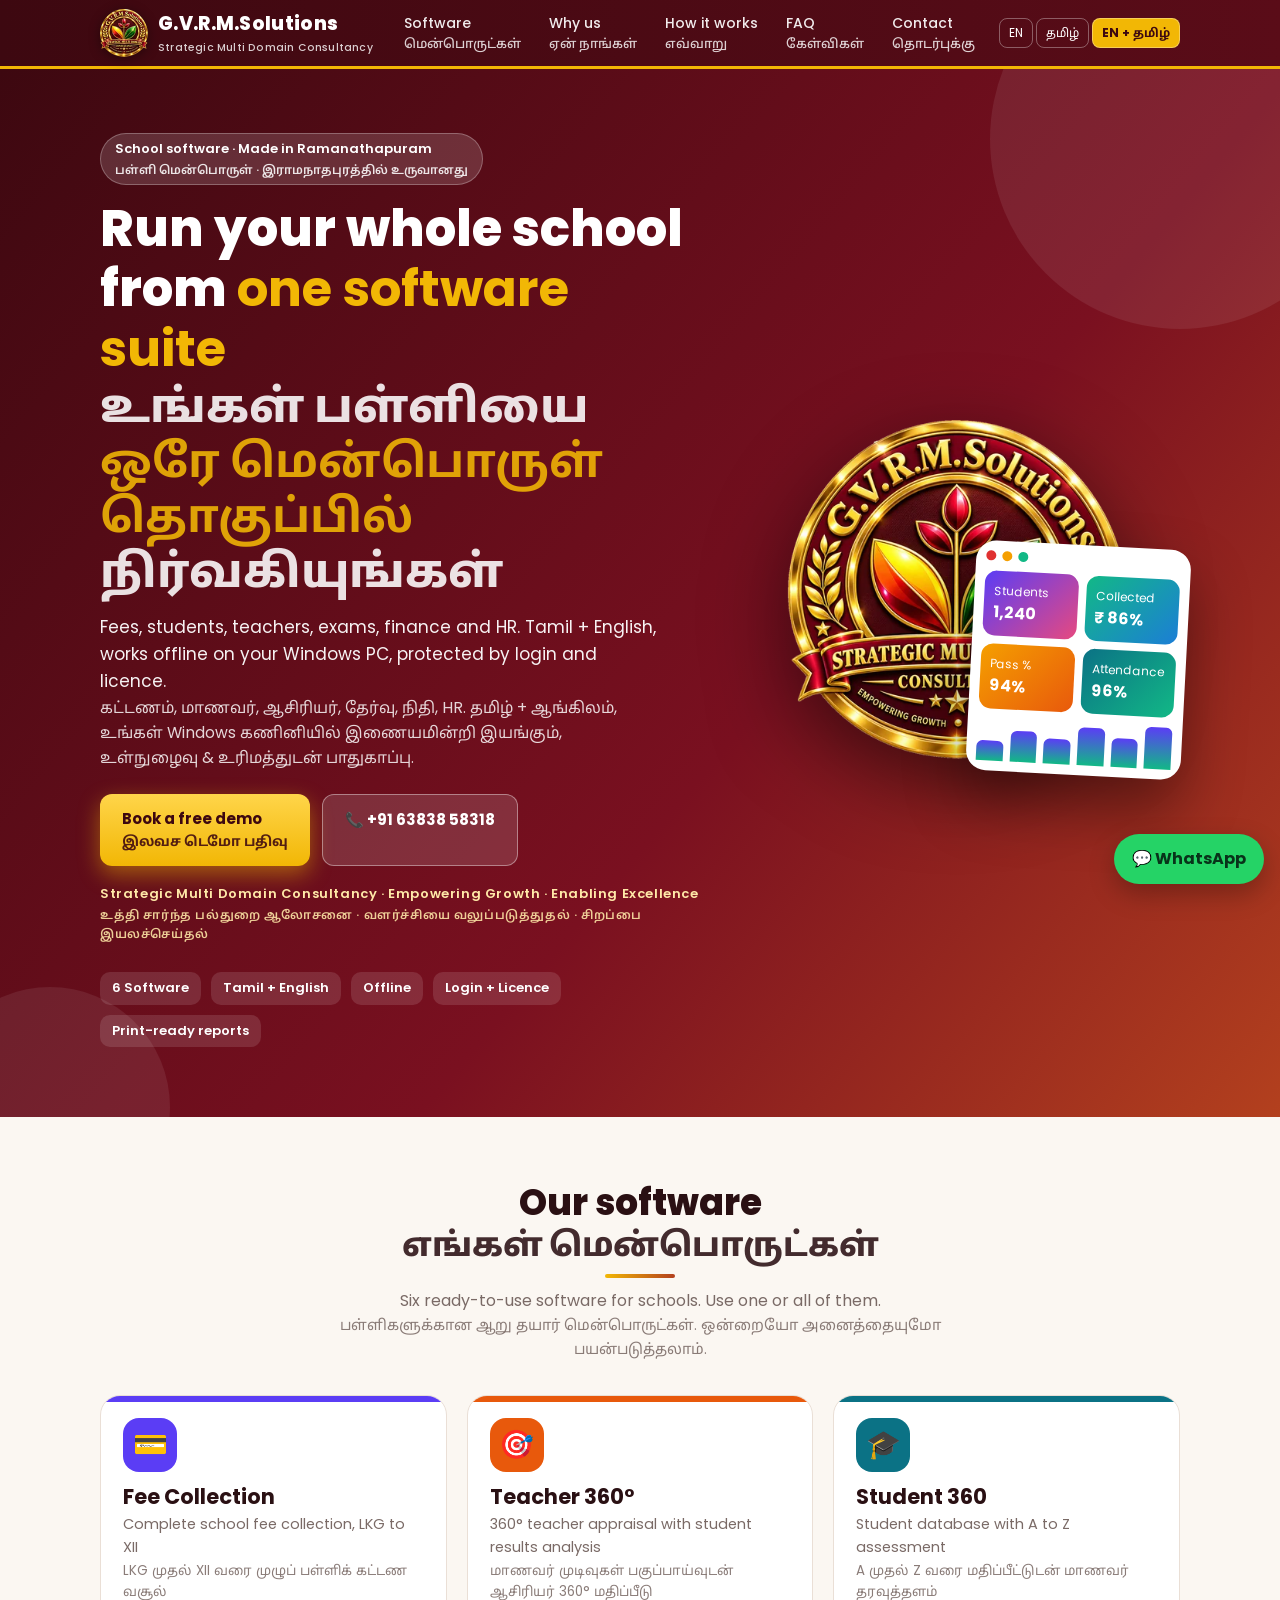
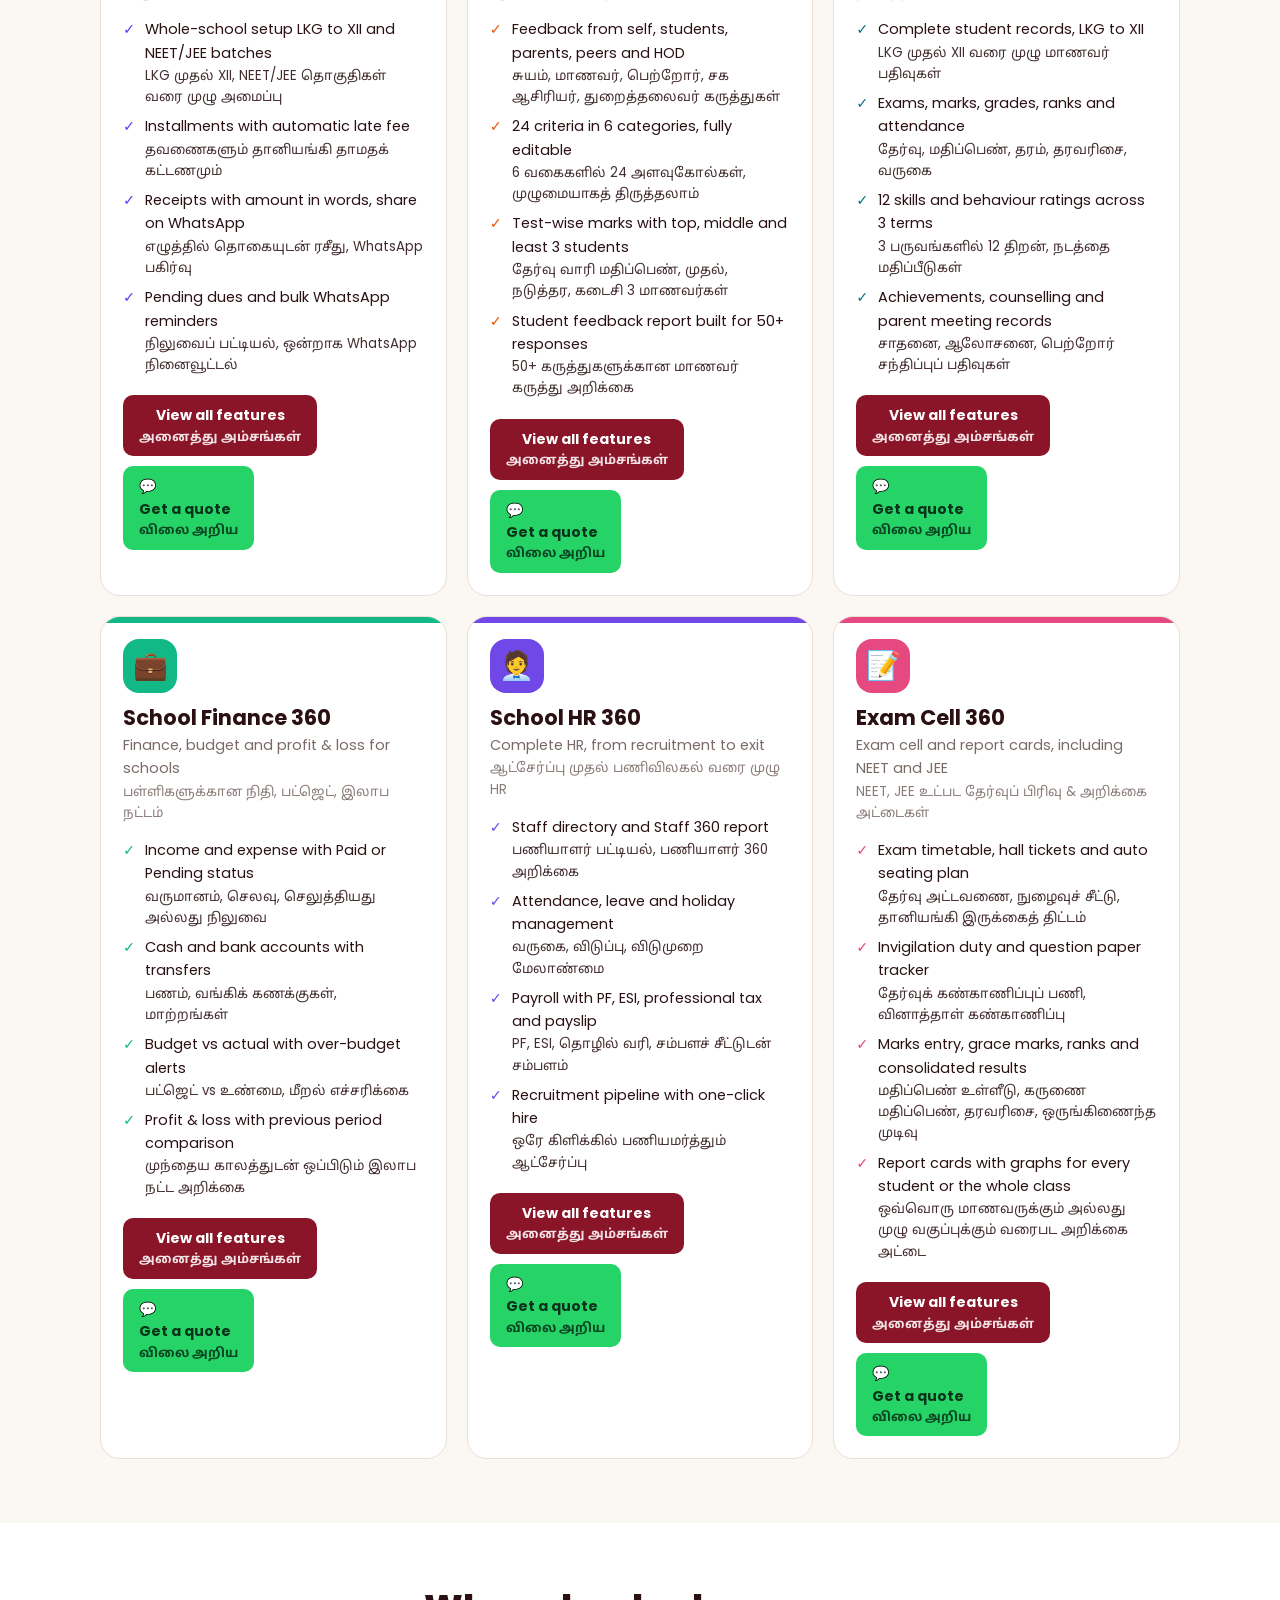
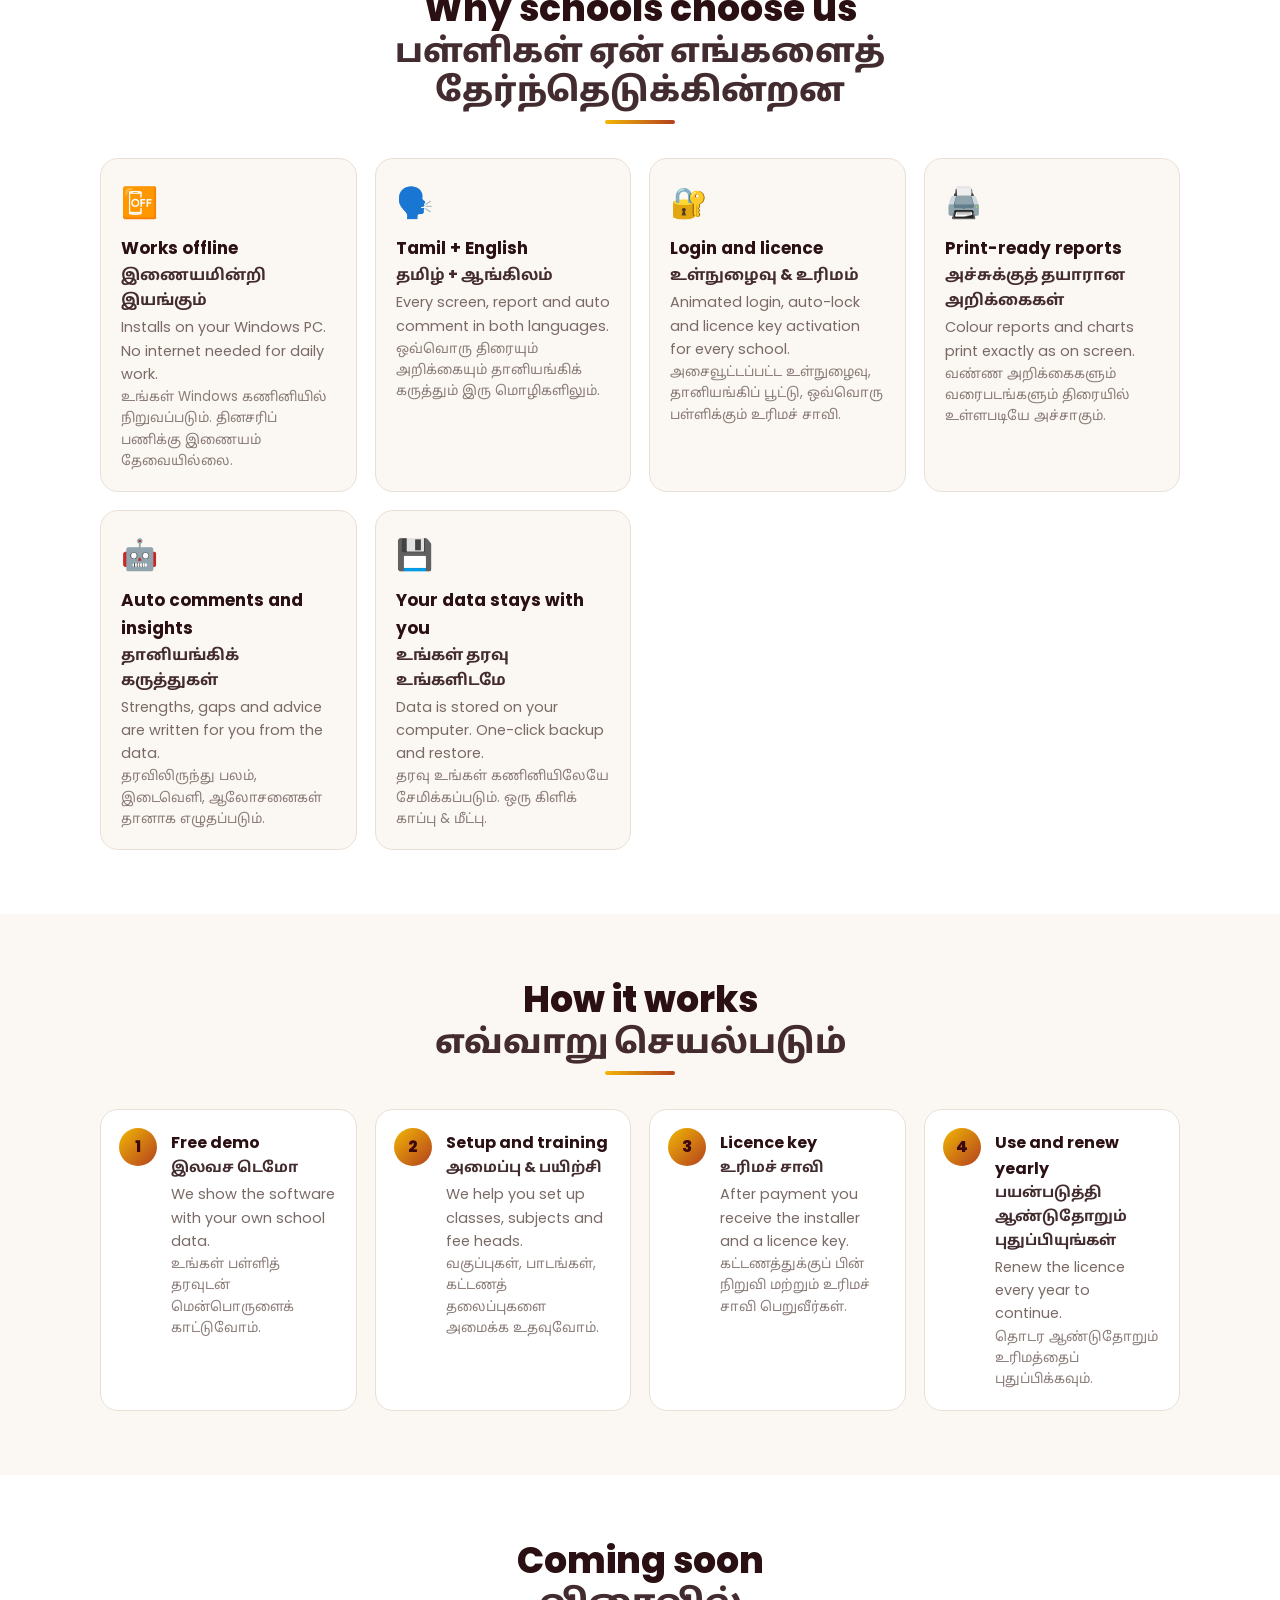
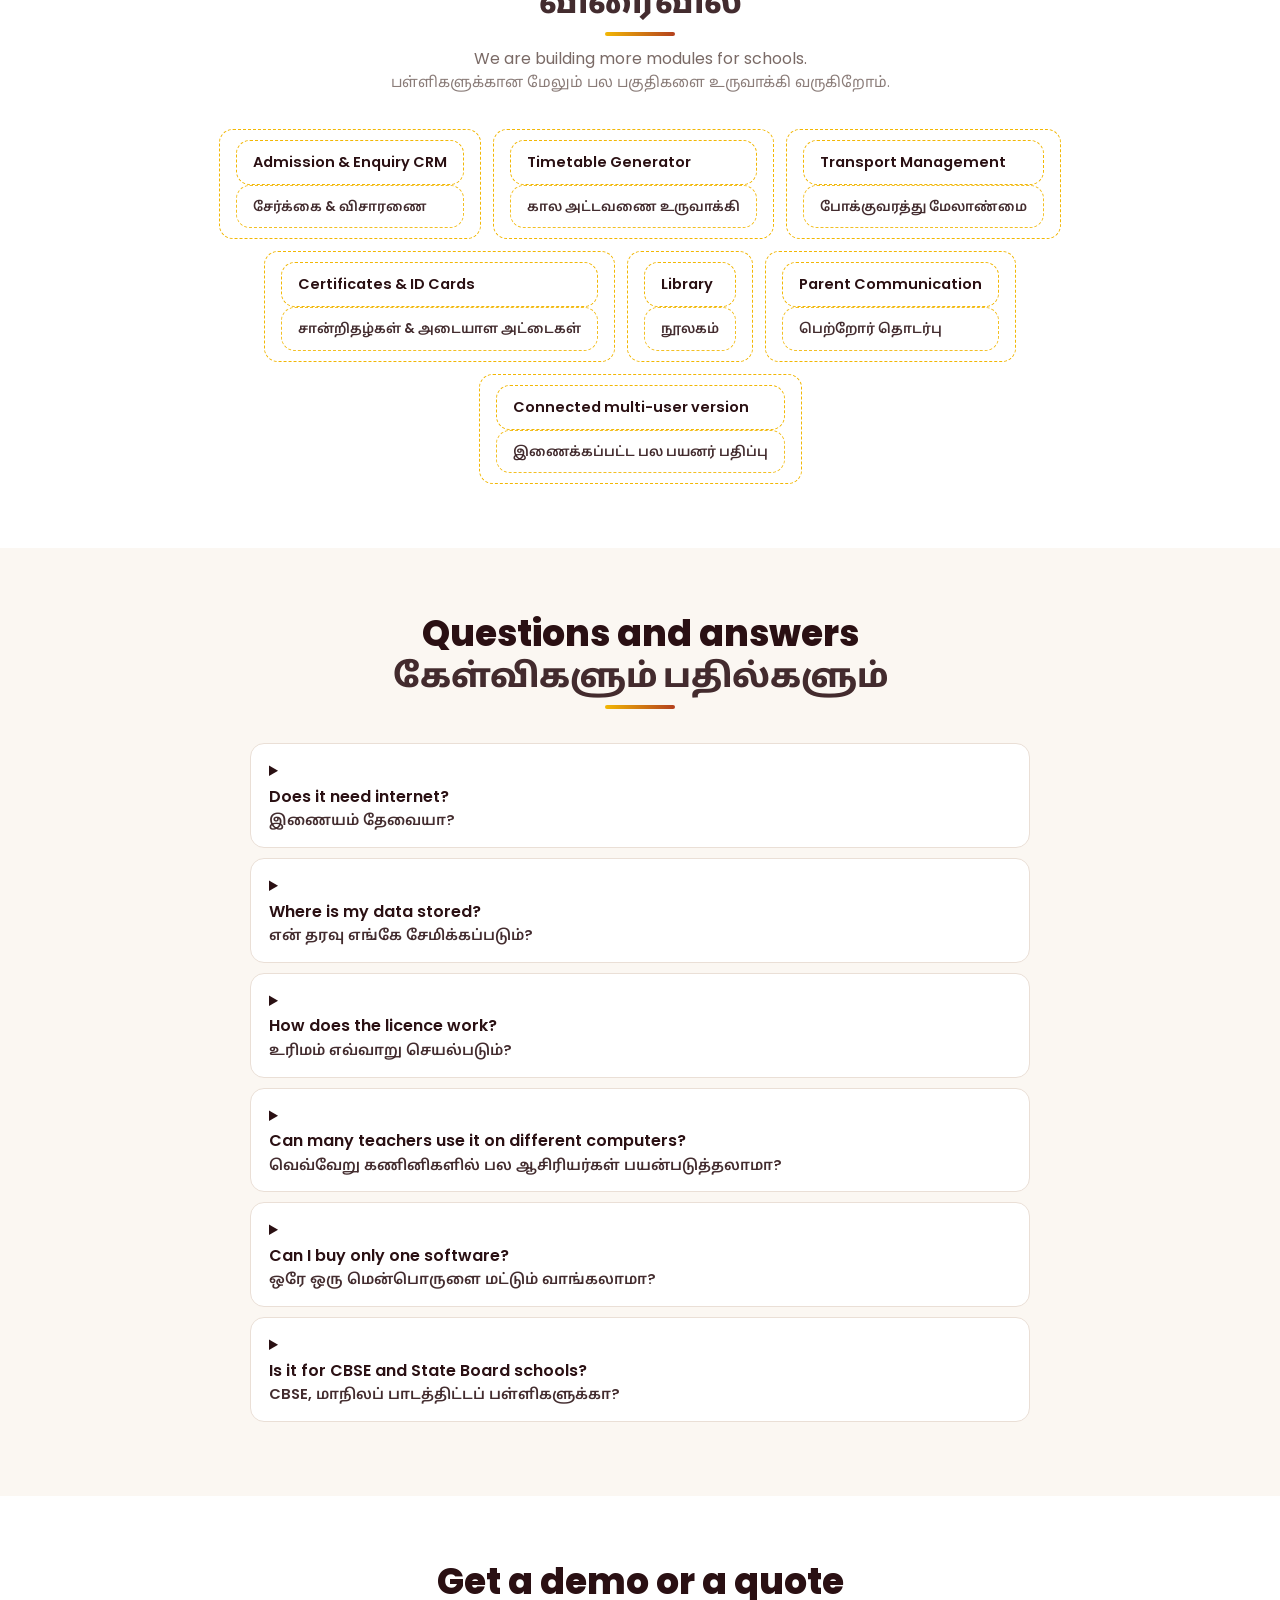
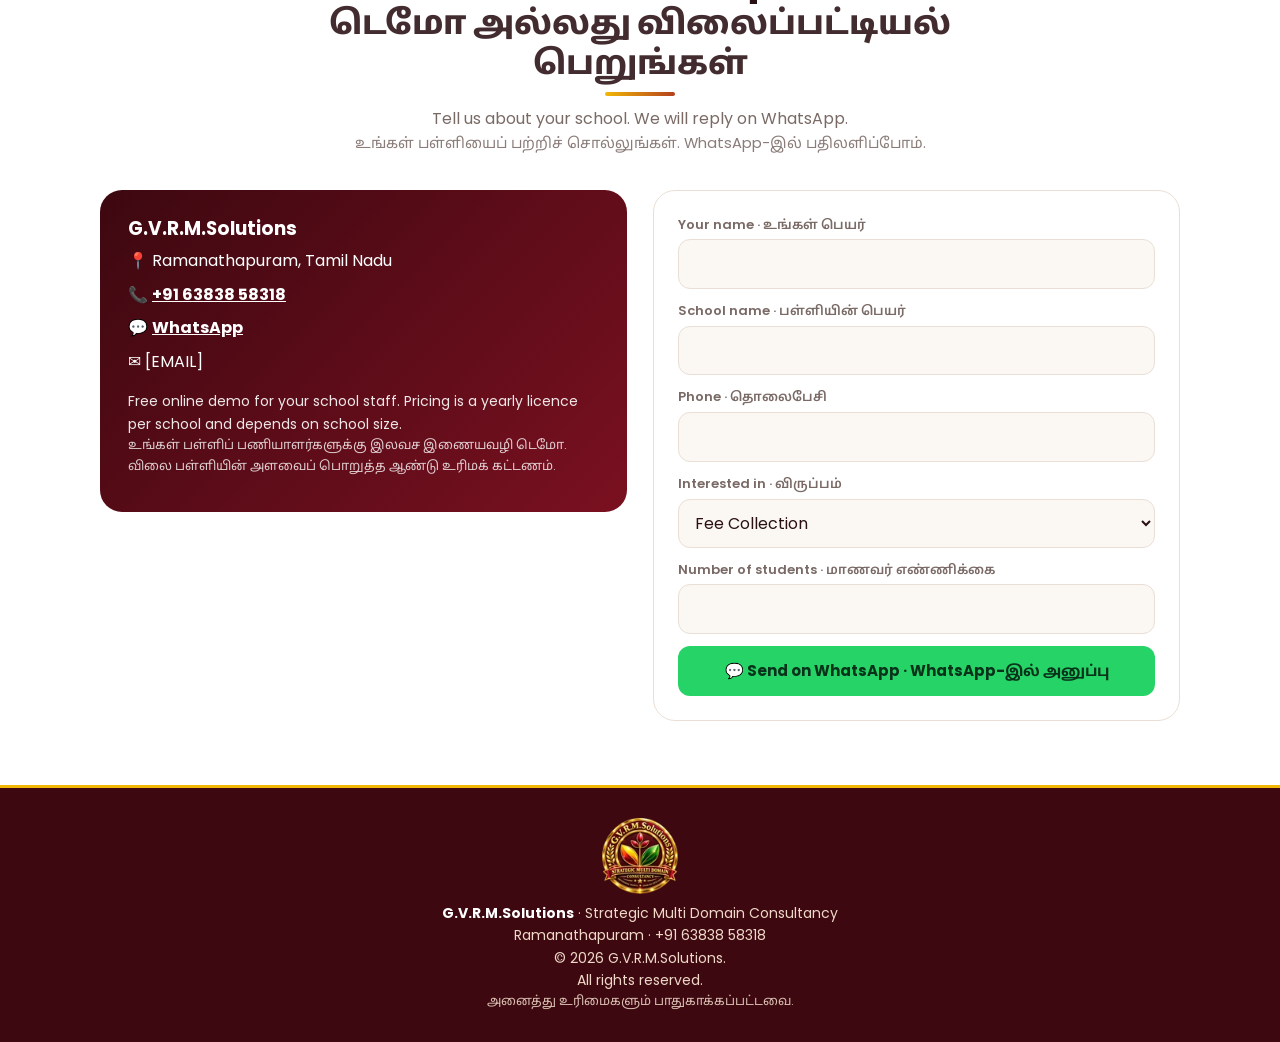
==== index.html @ 10ae20ac "Add files via upload" ====
<!DOCTYPE html>
<html lang="en"><head><meta charset="utf-8">
<meta name="viewport" content="width=device-width, initial-scale=1, viewport-fit=cover">
<title>G.V.R.M.Solutions · School Software Suite · Ramanathapuram</title>
<meta name="description" content="Fee Collection, Teacher 360, Student 360, Finance 360, HR 360 and Exam Cell 360. Tamil + English school software that works offline. G.V.R.M.Solutions, Ramanathapuram.">
<link rel="icon" type="image/webp" href="[data-uri]">
<link href="https://fonts.googleapis.com/css2?family=Poppins:wght@400;500;600;700;800&family=Noto+Sans+Tamil:wght@400;500;700&display=swap" rel="stylesheet">
<style>
:root{box-sizing:border-box;padding-top:env(safe-area-inset-top,0px);padding-bottom:env(safe-area-inset-bottom,0px);
--brand:#7a1020;--brand2:#8a1428;--accent:#f2b705;--green:#12b886;--bg:#fbf7f2;--card:#ffffff;--ink:#2a1013;--mut:#7a6a66;--line:#eadfd6;--hero1:#3d0810;--hero2:#7a1020;--hero3:#b3401e}
@media (prefers-color-scheme:dark){:root:not([data-theme="light"]){--bg:#1a0c0e;--card:#26151a;--ink:#f8ece4;--mut:#cbb4aa;--line:#4a2a2f;--brand:#f2b705;--brand2:#b3243a}}
:root[data-theme="dark"]{--bg:#1a0c0e;--card:#26151a;--ink:#f8ece4;--mut:#cbb4aa;--line:#4a2a2f;--brand:#f2b705;--brand2:#b3243a}
html{scroll-behavior:smooth;scroll-padding-top:calc(78px + env(safe-area-inset-top,0px))}*{box-sizing:border-box}
body{margin:0;background:var(--bg);color:var(--ink);font:16px/1.6 "Poppins","Noto Sans Tamil","Segoe UI",system-ui,sans-serif}
h1,h2,h3{line-height:1.2;margin:0}a{color:inherit}
.wrap{max-width:1120px;margin:auto;padding:0 20px}
header{position:sticky;top:0;z-index:20;background:linear-gradient(90deg,var(--hero1),#5a0c18);border-bottom:3px solid var(--accent);color:#fff;padding-top:env(safe-area-inset-top,0px)}
.nav{display:flex;align-items:center;gap:16px;min-height:66px}
.logo{display:flex;align-items:center;gap:10px;text-decoration:none;font-weight:800;font-size:19px;letter-spacing:.3px}
.logo img{width:48px;height:48px;display:block;filter:drop-shadow(0 2px 6px #0006)}
.logo small{display:block;font-size:10.5px;font-weight:500;opacity:.8;letter-spacing:.2px}
.links{display:flex;gap:4px;margin-left:auto;align-items:center}.links a{text-decoration:none;padding:8px 12px;border-radius:10px;font-size:14px;font-weight:500;opacity:.92}.links a:hover{background:#ffffff22}
.lang{display:flex;gap:3px;margin-left:8px}.lang button{border:1px solid #ffffff55;background:none;color:#fff;border-radius:8px;padding:4px 9px;font:inherit;font-size:12px;cursor:pointer}.lang button.on{background:var(--accent);color:#3d0810;font-weight:700}
.menu{display:none;margin-left:auto;background:#ffffff22;border:0;color:#fff;border-radius:10px;padding:8px 12px;font-size:18px;cursor:pointer}
.en,.ta{display:inline}.l-en .ta{display:none}.l-ta .en{display:none}.l-both .ta{display:block;font-size:.92em;opacity:.88}.l-both .en{display:block}
.hero{background:linear-gradient(130deg,var(--hero1),var(--hero2) 60%,var(--hero3));color:#fff;padding:64px 0 70px;position:relative;overflow:hidden}
.hero:before,.hero:after{content:"";position:absolute;border-radius:50%;background:#ffffff14}.hero:before{width:380px;height:380px;right:-90px;top:-120px}.hero:after{width:240px;height:240px;left:-70px;bottom:-110px}
.hg{display:grid;grid-template-columns:1.15fr .85fr;gap:30px;align-items:center;position:relative;z-index:1}
.badge{display:inline-block;background:#ffffff26;border:1px solid #ffffff44;border-radius:99px;padding:5px 14px;font-size:13px;font-weight:600;margin-bottom:14px}
.hero h1{font-size:clamp(30px,5vw,50px);font-weight:800}.hero h1 b{color:var(--accent)}.hv{position:relative;display:flex;justify-content:center;align-items:center;min-height:340px}.hv img{width:min(340px,80%);filter:drop-shadow(0 24px 40px #0008);animation:fl 5s ease-in-out infinite alternate}@keyframes fl{from{transform:translateY(-6px)}to{transform:translateY(8px)}}.hv .mock{position:absolute;right:-6px;bottom:-14px;width:215px;padding:10px;transform:rotate(3deg)}.hv .mk b{font-size:16px}.hv .ch{height:44px;margin-top:8px}.tag{display:inline-block;margin-top:18px;font-size:13px;letter-spacing:.6px;color:#ffe9a8;font-weight:600}
.hero p{font-size:17px;opacity:.95;max-width:560px;margin:14px 0 0}
.cta{display:flex;gap:12px;flex-wrap:wrap;margin-top:24px}
.btn{display:inline-block;text-decoration:none;border:0;cursor:pointer;font:inherit;font-weight:700;padding:13px 22px;border-radius:12px;font-size:15px;transition:transform .15s,box-shadow .15s}
.btn:hover{transform:translateY(-2px)}.b1{background:linear-gradient(180deg,#ffd54a,var(--accent));color:#3d0810;box-shadow:0 8px 22px #f2b70577}.b2{background:#ffffff22;color:#fff;border:1px solid #ffffff66}.b3{background:var(--brand2);color:#fff}.b4{background:#25d366;color:#08331a}
.chips{display:flex;flex-wrap:wrap;gap:10px;margin-top:26px}.chips span{background:#ffffff1f;border-radius:10px;padding:6px 12px;font-size:13px;font-weight:600}
.mock{background:#fff;color:#2a1013;border-radius:20px;padding:16px;box-shadow:0 30px 60px #0006;transform:rotate(2deg)}
.mock .bar{display:flex;gap:6px;margin-bottom:10px}.mock .bar i{width:10px;height:10px;border-radius:50%;background:#e03131}.mock .bar i:nth-child(2){background:#f59f00}.mock .bar i:nth-child(3){background:#12b886}
.mk{display:grid;grid-template-columns:1fr 1fr;gap:8px}.mk div{border-radius:12px;padding:10px;color:#fff;font-size:12px}.mk b{display:block;font-size:20px}
.m1{background:linear-gradient(135deg,#5b3df5,#e64980)}.m2{background:linear-gradient(135deg,#12b886,#1c7ed6)}.m3{background:linear-gradient(135deg,#f59f00,#e8590c)}.m4{background:linear-gradient(135deg,#0b7285,#12b886)}
.ch{display:flex;align-items:flex-end;gap:7px;height:76px;margin-top:12px}.ch i{flex:1;border-radius:6px 6px 0 0;background:linear-gradient(180deg,#5b3df5,#12b886);animation:gr 2.4s ease-in-out infinite alternate}.ch i:nth-child(2){animation-delay:.2s}.ch i:nth-child(3){animation-delay:.4s}.ch i:nth-child(4){animation-delay:.6s}.ch i:nth-child(5){animation-delay:.8s}.ch i:nth-child(6){animation-delay:1s}
@keyframes gr{from{transform:scaleY(.55);transform-origin:bottom}to{transform:scaleY(1);transform-origin:bottom}}
section{padding:64px 0}.alt{background:var(--card)}
.st{text-align:center;max-width:680px;margin:0 auto 34px}.st h2{font-size:clamp(26px,4vw,36px);font-weight:800}.st h2:after{content:"";display:block;width:70px;height:4px;border-radius:4px;background:linear-gradient(90deg,var(--accent),#b3401e);margin:10px auto 0}.st p{color:var(--mut);margin:10px 0 0}
.grid{display:grid;grid-template-columns:repeat(auto-fit,minmax(310px,1fr));gap:20px}
.pc{background:var(--card);border:1px solid var(--line);border-radius:20px;padding:22px;position:relative;overflow:hidden;transition:transform .2s,box-shadow .2s}.pc:hover{transform:translateY(-4px);box-shadow:0 18px 40px #2a1a6e1f}
.pc:before{content:"";position:absolute;left:0;top:0;right:0;height:6px;background:var(--c)}
.pi{width:54px;height:54px;border-radius:16px;background:var(--c);display:flex;align-items:center;justify-content:center;font-size:28px;margin-bottom:12px;color:#fff}
.pc h3{font-size:21px}.pc .tg{color:var(--mut);font-size:14.5px;margin:4px 0 12px}
.pc ul{list-style:none;padding:0;margin:0 0 16px}.pc li{padding:4px 0 4px 22px;position:relative;font-size:14.5px}.pc li:before{content:"✓";position:absolute;left:0;color:var(--c);font-weight:800}
.row2{display:flex;gap:10px;flex-wrap:wrap}.sm{padding:9px 16px;font-size:14px;border-radius:10px}
.why{display:grid;grid-template-columns:repeat(auto-fit,minmax(240px,1fr));gap:18px}.wc{background:var(--bg);border:1px solid var(--line);border-radius:18px;padding:20px}.wc b{display:block;font-size:17px;margin:8px 0 4px}.wc span.i{font-size:30px}.wc p{margin:0;color:var(--mut);font-size:14.5px}
.steps{display:grid;grid-template-columns:repeat(auto-fit,minmax(220px,1fr));gap:18px;counter-reset:s}.sp{background:var(--card);border:1px solid var(--line);border-radius:18px;padding:20px 20px 20px 70px;position:relative}.sp:before{counter-increment:s;content:counter(s);position:absolute;left:18px;top:18px;width:38px;height:38px;border-radius:50%;background:linear-gradient(135deg,var(--accent),#b3401e);color:#3d0810;display:flex;align-items:center;justify-content:center;font-weight:800}.sp b{display:block;margin-bottom:4px}.sp p{margin:0;color:var(--mut);font-size:14.5px}
.soon{display:flex;flex-wrap:wrap;gap:12px;justify-content:center}.soon span{background:var(--card);border:1px dashed var(--accent);border-radius:14px;padding:10px 16px;font-weight:600;font-size:14.5px}
.faq details{background:var(--card);border:1px solid var(--line);border-radius:14px;padding:14px 18px;margin-bottom:10px}.faq summary{cursor:pointer;font-weight:600}.faq p{margin:8px 0 0;color:var(--mut);font-size:15px}
.cg{display:grid;grid-template-columns:1fr 1fr;gap:26px;align-items:start}.cbox{background:linear-gradient(135deg,var(--hero1),var(--hero2));color:#fff;border-radius:22px;padding:28px}.cbox p{margin:8px 0}.cbox a{color:#fff;font-weight:700}
form{background:var(--card);border:1px solid var(--line);border-radius:22px;padding:24px}label{display:block;font-size:13px;font-weight:600;color:var(--mut);margin:0 0 4px}
input,select,textarea{width:100%;padding:11px 12px;border:1px solid var(--line);border-radius:12px;background:var(--bg);color:var(--ink);font:inherit;margin-bottom:12px}input:focus,select:focus,textarea:focus,.btn:focus-visible,summary:focus-visible,a:focus-visible,button:focus-visible{outline:3px solid var(--brand2);outline-offset:2px}
footer{background:var(--hero1);color:#f0d9c8;padding:30px 0;text-align:center;font-size:14px;border-top:3px solid var(--accent)}footer b{color:#fff}footer img{width:76px;display:block;margin:0 auto 8px}
.modal{position:fixed;inset:0;background:#000a;display:none;align-items:center;justify-content:center;padding:16px;z-index:50}.modal.on{display:flex}.md{background:var(--card);border-radius:22px;max-width:700px;width:100%;max-height:90vh;overflow:auto;padding:26px;position:relative}.md .x{position:absolute;right:14px;top:12px;border:0;background:var(--bg);color:var(--ink);width:36px;height:36px;border-radius:50%;font-size:18px;cursor:pointer}
.md ul{columns:2;column-gap:26px;padding-left:20px}.md li{margin:6px 0;break-inside:avoid}
.wa{position:fixed;right:16px;bottom:calc(16px + env(safe-area-inset-bottom,0px));z-index:30;background:#25d366;color:#08331a;border-radius:99px;padding:12px 18px;font-weight:700;text-decoration:none;box-shadow:0 10px 26px #0004;display:flex;gap:8px;align-items:center}
@media (max-width:860px){.hg,.cg{grid-template-columns:1fr}.hv{min-height:0;order:-1}.hv img{width:200px}.hv .mock{display:none}.mock{transform:none}.menu{display:block}.links{display:none;position:absolute;left:0;right:0;top:100%;background:var(--hero1);flex-direction:column;align-items:stretch;padding:10px 16px;margin:0}.links.on{display:flex}.lang{margin:8px 0 0}.md ul{columns:1}.hero{padding:44px 0 50px}section{padding:46px 0}}
@media (prefers-reduced-motion:reduce){*{animation:none!important;transition:none!important;scroll-behavior:auto!important}}
</style></head>
<body class="l-both">
<header><div class="wrap nav"><a class="logo" href="#top"><img src="[data-uri]" alt="G.V.R.M.Solutions logo" width="48" height="48"><span>G.V.R.M.Solutions<small>Strategic Multi Domain Consultancy</small></span></a><button class="menu" aria-label="Menu" onclick="document.getElementById('lk').classList.toggle('on')">☰</button>
<nav class="links" id="lk"><a href="#products" onclick="cm()"><span class="en">Software</span><span class="ta">மென்பொருட்கள்</span></a><a href="#why" onclick="cm()"><span class="en">Why us</span><span class="ta">ஏன் நாங்கள்</span></a><a href="#how" onclick="cm()"><span class="en">How it works</span><span class="ta">எவ்வாறு</span></a><a href="#faq" onclick="cm()"><span class="en">FAQ</span><span class="ta">கேள்விகள்</span></a><a href="#contact" onclick="cm()"><span class="en">Contact</span><span class="ta">தொடர்புக்கு</span></a><div class="lang"><button data-l="en">EN</button><button data-l="ta">தமிழ்</button><button data-l="both" class="on">EN + தமிழ்</button></div></nav></div></header>
<main id="top">
<div class="hero"><div class="wrap hg"><div><span class="badge"><span class="en">School software · Made in Ramanathapuram</span><span class="ta">பள்ளி மென்பொருள் · இராமநாதபுரத்தில் உருவானது</span></span>
<h1><span class="en">Run your whole school from <b>one software suite</b></span><span class="ta">உங்கள் பள்ளியை <b>ஒரே மென்பொருள் தொகுப்பில்</b> நிர்வகியுங்கள்</span></h1>
<p><span class="en">Fees, students, teachers, exams, finance and HR. Tamil + English, works offline on your Windows PC, protected by login and licence.</span><span class="ta">கட்டணம், மாணவர், ஆசிரியர், தேர்வு, நிதி, HR. தமிழ் + ஆங்கிலம், உங்கள் Windows கணினியில் இணையமின்றி இயங்கும், உள்நுழைவு & உரிமத்துடன் பாதுகாப்பு.</span></p>
<div class="cta"><a class="btn b1" href="#contact"><span class="en">Book a free demo</span><span class="ta">இலவச டெமோ பதிவு</span></a><a class="btn b2" href="tel:+916383858318">📞 +91 63838 58318</a></div>
<div class="tag"><span class="en">Strategic Multi Domain Consultancy · Empowering Growth · Enabling Excellence</span><span class="ta">உத்தி சார்ந்த பல்துறை ஆலோசனை · வளர்ச்சியை வலுப்படுத்துதல் · சிறப்பை இயலச்செய்தல்</span></div>
<div class="chips"><span>6 Software</span><span>Tamil + English</span><span>Offline</span><span>Login + Licence</span><span>Print-ready reports</span></div></div>
<div class="hv"><img src="[data-uri]" alt="G.V.R.M.Solutions Strategic Multi Domain Consultancy emblem" width="340" height="340"><div class="mock" aria-hidden="true"><div class="bar"><i></i><i></i><i></i></div><div class="mk"><div class="m1"><span>Students</span><b>1,240</b></div><div class="m2"><span>Collected</span><b>₹ 86%</b></div><div class="m3"><span>Pass %</span><b>94%</b></div><div class="m4"><span>Attendance</span><b>96%</b></div></div><div class="ch"><i style="height:45%"></i><i style="height:70%"></i><i style="height:55%"></i><i style="height:85%"></i><i style="height:65%"></i><i style="height:95%"></i></div></div></div></div></div>
<section id="products"><div class="wrap"><div class="st"><h2><span class="en">Our software</span><span class="ta">எங்கள் மென்பொருட்கள்</span></h2><p><span class="en">Six ready-to-use software for schools. Use one or all of them.</span><span class="ta">பள்ளிகளுக்கான ஆறு தயார் மென்பொருட்கள். ஒன்றையோ அனைத்தையுமோ பயன்படுத்தலாம்.</span></p></div><div class="grid" id="pg"></div></div></section>
<section class="alt" id="why"><div class="wrap"><div class="st"><h2><span class="en">Why schools choose us</span><span class="ta">பள்ளிகள் ஏன் எங்களைத் தேர்ந்தெடுக்கின்றன</span></h2></div><div class="why" id="wg"></div></div></section>
<section id="how"><div class="wrap"><div class="st"><h2><span class="en">How it works</span><span class="ta">எவ்வாறு செயல்படும்</span></h2></div><div class="steps" id="sg"></div></div></section>
<section class="alt"><div class="wrap"><div class="st"><h2><span class="en">Coming soon</span><span class="ta">விரைவில்</span></h2><p><span class="en">We are building more modules for schools.</span><span class="ta">பள்ளிகளுக்கான மேலும் பல பகுதிகளை உருவாக்கி வருகிறோம்.</span></p></div><div class="soon" id="cs"></div></div></section>
<section id="faq"><div class="wrap" style="max-width:820px"><div class="st"><h2><span class="en">Questions and answers</span><span class="ta">கேள்விகளும் பதில்களும்</span></h2></div><div class="faq" id="fq"></div></div></section>
<section class="alt" id="contact"><div class="wrap"><div class="st"><h2><span class="en">Get a demo or a quote</span><span class="ta">டெமோ அல்லது விலைப்பட்டியல் பெறுங்கள்</span></h2><p><span class="en">Tell us about your school. We will reply on WhatsApp.</span><span class="ta">உங்கள் பள்ளியைப் பற்றிச் சொல்லுங்கள். WhatsApp-இல் பதிலளிப்போம்.</span></p></div>
<div class="cg"><div class="cbox"><h3>G.V.R.M.Solutions</h3><p>📍 Ramanathapuram, Tamil Nadu</p><p>📞 <a href="tel:+916383858318">+91 63838 58318</a></p><p>💬 <a href="https://wa.me/916383858318" target="_blank" rel="noopener">WhatsApp</a></p><p>✉️ [EMAIL]</p><p style="opacity:.9;font-size:14px;margin-top:16px"><span class="en">Free online demo for your school staff. Pricing is a yearly licence per school and depends on school size.</span><span class="ta">உங்கள் பள்ளிப் பணியாளர்களுக்கு இலவச இணையவழி டெமோ. விலை பள்ளியின் அளவைப் பொறுத்த ஆண்டு உரிமக் கட்டணம்.</span></p></div>
<form id="qf" onsubmit="return sq(event)"><label>Your name · உங்கள் பெயர்</label><input id="qn" required><label>School name · பள்ளியின் பெயர்</label><input id="qs" required><label>Phone · தொலைபேசி</label><input id="qp" inputmode="tel" required><label>Interested in · விருப்பம்</label><select id="qi"></select><label>Number of students · மாணவர் எண்ணிக்கை</label><input id="qc" inputmode="numeric"><button class="btn b4" style="width:100%" type="submit">💬 Send on WhatsApp · WhatsApp-இல் அனுப்பு</button></form></div></div></section>
</main>
<footer><div class="wrap"><img src="[data-uri]" alt="G.V.R.M.Solutions" width="76" height="76"><b>G.V.R.M.Solutions</b> · Strategic Multi Domain Consultancy<br>Ramanathapuram · +91 63838 58318<br>© 2026 G.V.R.M.Solutions. <span class="en">All rights reserved.</span><span class="ta">அனைத்து உரிமைகளும் பாதுகாக்கப்பட்டவை.</span></div></footer>
<a class="wa" href="https://wa.me/916383858318?text=Hello%20G.V.R.M.Solutions%2C%20I%20want%20a%20demo." target="_blank" rel="noopener">💬 WhatsApp</a>
<div class="modal" id="md" onclick="if(event.target===this)cl()"><div class="md" id="mb" role="dialog" aria-modal="true"></div></div>
<script>
const T=(e,t)=>`<span class="en">${e}</span><span class="ta">${t}</span>`,WA='916383858318';
const P=[
{k:'fee',i:'💳',c:'#5b3df5',n:'Fee Collection',tg:['Complete school fee collection, LKG to XII','LKG முதல் XII வரை முழுப் பள்ளிக் கட்டண வசூல்'],f:[['Whole-school setup LKG to XII and NEET/JEE batches','LKG முதல் XII, NEET/JEE தொகுதிகள் வரை முழு அமைப்பு'],['Installments with automatic late fee','தவணைகளும் தானியங்கி தாமதக் கட்டணமும்'],['Receipts with amount in words, share on WhatsApp','எழுத்தில் தொகையுடன் ரசீது, WhatsApp பகிர்வு'],['Pending dues and bulk WhatsApp reminders','நிலுவைப் பட்டியல், ஒன்றாக WhatsApp நினைவூட்டல்'],['Cheque tracking: pending, cleared, bounced','காசோலை கண்காணிப்பு: நிலுவை, வசூல், திரும்பியது'],['Day book and class-wise reports','நாள் புத்தகம், வகுப்பு வாரி அறிக்கைகள்'],['Vehicle fees, other fees, concessions and refunds','வாகனக் கட்டணம், பிற கட்டணங்கள், சலுகை, பணத்திருப்பம்'],['Year-end promotion with dues carried forward','ஆண்டு இறுதிப் பதவி உயர்வு, நிலுவை முன்கொண்டு செல்லுதல்']]},
{k:'teacher',i:'🎯',c:'#e8590c',n:'Teacher 360°',tg:['360° teacher appraisal with student results analysis','மாணவர் முடிவுகள் பகுப்பாய்வுடன் ஆசிரியர் 360° மதிப்பீடு'],f:[['Feedback from self, students, parents, peers and HOD','சுயம், மாணவர், பெற்றோர், சக ஆசிரியர், துறைத்தலைவர் கருத்துகள்'],['24 criteria in 6 categories, fully editable','6 வகைகளில் 24 அளவுகோல்கள், முழுமையாகத் திருத்தலாம்'],['Test-wise marks with top, middle and least 3 students','தேர்வு வாரி மதிப்பெண், முதல், நடுத்தர, கடைசி 3 மாணவர்கள்'],['Student feedback report built for 50+ responses','50+ கருத்துகளுக்கான மாணவர் கருத்து அறிக்கை'],['Auto comments, gaps and a 30-60-90 day action plan','தானியங்கி கருத்துகள், இடைவெளிகள், 30-60-90 நாள் செயல்திட்டம்'],['Radar chart, ranking and blind-spot analysis','ராடார் வரைபடம், தரவரிசை, சுயமதிப்பு இடைவெளி'],['Colour reports in Tamil and English','தமிழ், ஆங்கிலத்தில் வண்ண அறிக்கைகள்']]},
{k:'student',i:'🎓',c:'#0b7285',n:'Student 360',tg:['Student database with A to Z assessment','A முதல் Z வரை மதிப்பீட்டுடன் மாணவர் தரவுத்தளம்'],f:[['Complete student records, LKG to XII','LKG முதல் XII வரை முழு மாணவர் பதிவுகள்'],['Exams, marks, grades, ranks and attendance','தேர்வு, மதிப்பெண், தரம், தரவரிசை, வருகை'],['12 skills and behaviour ratings across 3 terms','3 பருவங்களில் 12 திறன், நடத்தை மதிப்பீடுகள்'],['Achievements, counselling and parent meeting records','சாதனை, ஆலோசனை, பெற்றோர் சந்திப்புப் பதிவுகள்'],['Auto strengths, weaknesses and gaps','தானியங்கிப் பலம், பலவீனம், இடைவெளிகள்'],['Auto comments for parents with WhatsApp share','பெற்றோருக்கான தானியங்கிக் கருத்துகள், WhatsApp பகிர்வு'],['Class analysis and print-ready report with charts','வகுப்புப் பகுப்பாய்வு, வரைபடங்களுடன் அச்சு அறிக்கை']]},
{k:'finance',i:'💼',c:'#12b886',n:'School Finance 360',tg:['Finance, budget and profit & loss for schools','பள்ளிகளுக்கான நிதி, பட்ஜெட், இலாப நட்டம்'],f:[['Income and expense with Paid or Pending status','வருமானம், செலவு, செலுத்தியது அல்லது நிலுவை'],['Cash and bank accounts with transfers','பணம், வங்கிக் கணக்குகள், மாற்றங்கள்'],['Budget vs actual with over-budget alerts','பட்ஜெட் vs உண்மை, மீறல் எச்சரிக்கை'],['Profit & loss with previous period comparison','முந்தைய காலத்துடன் ஒப்பிடும் இலாப நட்ட அறிக்கை'],['Payables, receivables and ageing','செலுத்த வேண்டியவை, பெற வேண்டியவை, வயது வாரி'],['Payroll, recurring entries and fixed assets','சம்பளம், தொடர் பதிவுகள், நிலையான சொத்துகள்'],['Cash flow, balance sheet and party ledger','பணப் புழக்கம், இருப்புநிலை, தரப்பினர் பேரேடு'],['Auto insights and year-end forecast','தானியங்கி நுண்ணறிவு, ஆண்டு இறுதி முன்கணிப்பு']]},
{k:'hr',i:'🧑‍💼',c:'#7048e8',n:'School HR 360',tg:['Complete HR, from recruitment to exit','ஆட்சேர்ப்பு முதல் பணிவிலகல் வரை முழு HR'],f:[['Staff directory and Staff 360 report','பணியாளர் பட்டியல், பணியாளர் 360 அறிக்கை'],['Attendance, leave and holiday management','வருகை, விடுப்பு, விடுமுறை மேலாண்மை'],['Payroll with PF, ESI, professional tax and payslip','PF, ESI, தொழில் வரி, சம்பளச் சீட்டுடன் சம்பளம்'],['Recruitment pipeline with one-click hire','ஒரே கிளிக்கில் பணியமர்த்தும் ஆட்சேர்ப்பு'],['Appraisal and training hours tracker','மதிப்பீடு, பயிற்சி மணி கண்காணிப்பு'],['Compliance alerts: documents, probation, contract, retirement','இணக்க எச்சரிக்கை: ஆவணம், தகுதிகாண், ஒப்பந்தம், ஓய்வு'],['Fair substitution manager for absent teachers','வராத ஆசிரியர்களுக்கு நியாயமான மாற்றுப் பணி'],['Retention risk score and exit checklist','விலகல் ஆபத்து மதிப்பெண், பணிவிலகல் சரிபார்ப்பு']]},
{k:'exam',i:'📝',c:'#e64980',n:'Exam Cell 360',tg:['Exam cell and report cards, including NEET and JEE','NEET, JEE உட்பட தேர்வுப் பிரிவு & அறிக்கை அட்டைகள்'],f:[['Exam timetable, hall tickets and auto seating plan','தேர்வு அட்டவணை, நுழைவுச் சீட்டு, தானியங்கி இருக்கைத் திட்டம்'],['Invigilation duty and question paper tracker','தேர்வுக் கண்காணிப்புப் பணி, வினாத்தாள் கண்காணிப்பு'],['Marks entry, grace marks, ranks and consolidated results','மதிப்பெண் உள்ளீடு, கருணை மதிப்பெண், தரவரிசை, ஒருங்கிணைந்த முடிவு'],['Report cards with graphs for every student or the whole class','ஒவ்வொரு மாணவருக்கும் அல்லது முழு வகுப்புக்கும் வரைபட அறிக்கை அட்டை'],['Auto comments for student, parent, teacher and coordinator','மாணவர், பெற்றோர், ஆசிரியர், ஒருங்கிணைப்பாளருக்கான தானியங்கிக் கருத்துகள்'],['NEET and JEE tests: correct, wrong, negative marking, accuracy, percentile','NEET, JEE தேர்வுகள்: சரி, தவறு, எதிர்மறை மதிப்பெண், துல்லியம், சதமானம்'],['Heat maps, teacher performance and class analytics','வெப்ப வரைபடம், ஆசிரியர் செயல்திறன், வகுப்புப் பகுப்பாய்வு'],['Revaluation and exam incident log','மறுமதிப்பீடு, தேர்வு நிகழ்வுப் பதிவு']]}];
const W=[['📴','Works offline','இணையமின்றி இயங்கும்','Installs on your Windows PC. No internet needed for daily work.','உங்கள் Windows கணினியில் நிறுவப்படும். தினசரிப் பணிக்கு இணையம் தேவையில்லை.'],['🗣️','Tamil + English','தமிழ் + ஆங்கிலம்','Every screen, report and auto comment in both languages.','ஒவ்வொரு திரையும் அறிக்கையும் தானியங்கிக் கருத்தும் இரு மொழிகளிலும்.'],['🔐','Login and licence','உள்நுழைவு & உரிமம்','Animated login, auto-lock and licence key activation for every school.','அசைவூட்டப்பட்ட உள்நுழைவு, தானியங்கிப் பூட்டு, ஒவ்வொரு பள்ளிக்கும் உரிமச் சாவி.'],['🖨️','Print-ready reports','அச்சுக்குத் தயாரான அறிக்கைகள்','Colour reports and charts print exactly as on screen.','வண்ண அறிக்கைகளும் வரைபடங்களும் திரையில் உள்ளபடியே அச்சாகும்.'],['🤖','Auto comments and insights','தானியங்கிக் கருத்துகள்','Strengths, gaps and advice are written for you from the data.','தரவிலிருந்து பலம், இடைவெளி, ஆலோசனைகள் தானாக எழுதப்படும்.'],['💾','Your data stays with you','உங்கள் தரவு உங்களிடமே','Data is stored on your computer. One-click backup and restore.','தரவு உங்கள் கணினியிலேயே சேமிக்கப்படும். ஒரு கிளிக் காப்பு & மீட்பு.']];
const H=[['Free demo','இலவச டெமோ','We show the software with your own school data.','உங்கள் பள்ளித் தரவுடன் மென்பொருளைக் காட்டுவோம்.'],['Setup and training','அமைப்பு & பயிற்சி','We help you set up classes, subjects and fee heads.','வகுப்புகள், பாடங்கள், கட்டணத் தலைப்புகளை அமைக்க உதவுவோம்.'],['Licence key','உரிமச் சாவி','After payment you receive the installer and a licence key.','கட்டணத்துக்குப் பின் நிறுவி மற்றும் உரிமச் சாவி பெறுவீர்கள்.'],['Use and renew yearly','பயன்படுத்தி ஆண்டுதோறும் புதுப்பியுங்கள்','Renew the licence every year to continue.','தொடர ஆண்டுதோறும் உரிமத்தைப் புதுப்பிக்கவும்.']];
const SO=[['Admission & Enquiry CRM','சேர்க்கை & விசாரணை'],['Timetable Generator','கால அட்டவணை உருவாக்கி'],['Transport Management','போக்குவரத்து மேலாண்மை'],['Certificates & ID Cards','சான்றிதழ்கள் & அடையாள அட்டைகள்'],['Library','நூலகம்'],['Parent Communication','பெற்றோர் தொடர்பு'],['Connected multi-user version','இணைக்கப்பட்ட பல பயனர் பதிப்பு']];
const Q=[['Does it need internet?','இணையம் தேவையா?','No. Daily work runs offline on your PC. Internet is only needed to download the installer and to send WhatsApp messages.','இல்லை. தினசரிப் பணி கணினியில் இணையமின்றி நடக்கும். நிறுவியைப் பதிவிறக்கவும் WhatsApp செய்தி அனுப்பவும் மட்டுமே இணையம் தேவை.'],['Where is my data stored?','என் தரவு எங்கே சேமிக்கப்படும்?','On your own computer. You can copy a full backup at any time and restore it on another computer.','உங்கள் சொந்தக் கணினியில். எப்போது வேண்டுமானாலும் முழுக் காப்பு நகலெடுத்து வேறு கணினியில் மீட்கலாம்.'],['How does the licence work?','உரிமம் எவ்வாறு செயல்படும்?','Each school gets a licence key for a year. The app shows the expiry date and reminds you 15 days before.','ஒவ்வொரு பள்ளிக்கும் ஓராண்டுக்கான உரிமச் சாவி வழங்கப்படும். காலாவதி தேதியையும் 15 நாட்களுக்கு முன் நினைவூட்டலையும் ஆப் காட்டும்.'],['Can many teachers use it on different computers?','வெவ்வேறு கணினிகளில் பல ஆசிரியர்கள் பயன்படுத்தலாமா?','Today each installation keeps its own data. A connected multi-user version is planned. Ask us for your school\'s needs.','தற்போது ஒவ்வொரு நிறுவலும் தனித் தரவைக் கொண்டிருக்கும். இணைக்கப்பட்ட பல பயனர் பதிப்பு திட்டத்தில் உள்ளது. உங்கள் பள்ளித் தேவையைச் சொல்லுங்கள்.'],['Can I buy only one software?','ஒரே ஒரு மென்பொருளை மட்டும் வாங்கலாமா?','Yes. Each software is separate. You can start with one and add others later.','ஆம். ஒவ்வொன்றும் தனித்தனி. ஒன்றில் தொடங்கி பின்னர் மற்றவற்றைச் சேர்க்கலாம்.'],['Is it for CBSE and State Board schools?','CBSE, மாநிலப் பாடத்திட்டப் பள்ளிகளுக்கா?','Classes, subjects, grading scale and grace rules are editable, so it fits both. Board-specific report card layouts can be discussed.','வகுப்புகள், பாடங்கள், தர அளவுகோல், கருணை விதிகளைத் திருத்தலாம்; அதனால் இரண்டுக்கும் பொருந்தும். வாரியத்துக்கான அறிக்கை அட்டை வடிவங்கள் பற்றிப் பேசலாம்.']];
const wa=t=>`https://wa.me/${WA}?text=${encodeURIComponent(t)}`;
document.getElementById('pg').innerHTML=P.map(p=>`<article class="pc" style="--c:${p.c}"><div class="pi" aria-hidden="true">${p.i}</div><h3>${p.n}</h3><div class="tg">${T(p.tg[0],p.tg[1])}</div><ul>${p.f.slice(0,4).map(f=>`<li>${T(f[0],f[1])}</li>`).join('')}</ul><div class="row2"><button class="btn b3 sm" onclick="op('${p.k}')">${T('View all features','அனைத்து அம்சங்கள்')}</button><a class="btn b4 sm" target="_blank" rel="noopener" href="${wa('Hello, I want a demo and price for '+p.n)}">💬 ${T('Get a quote','விலை அறிய')}</a></div></article>`).join('');
document.getElementById('wg').innerHTML=W.map(w=>`<div class="wc"><span class="i">${w[0]}</span><b>${T(w[1],w[2])}</b><p>${T(w[3],w[4])}</p></div>`).join('');
document.getElementById('sg').innerHTML=H.map(h=>`<div class="sp"><b>${T(h[0],h[1])}</b><p>${T(h[2],h[3])}</p></div>`).join('');
document.getElementById('cs').innerHTML=SO.map(s=>`<span>${T(s[0],s[1])}</span>`).join('');
document.getElementById('fq').innerHTML=Q.map(q=>`<details><summary>${T(q[0],q[1])}</summary><p>${T(q[2],q[3])}</p></details>`).join('');
document.getElementById('qi').innerHTML=P.map(p=>`<option>${p.n}</option>`).join('')+'<option>All software</option>';
function op(k){const p=P.find(x=>x.k==k);document.getElementById('mb').innerHTML=`<button class="x" onclick="cl()" aria-label="Close">✕</button><div class="pi" style="--c:${p.c};background:${p.c}">${p.i}</div><h2>${p.n}</h2><div class="tg" style="color:var(--mut);margin:4px 0 12px">${T(p.tg[0],p.tg[1])}</div><ul>${p.f.map(f=>`<li>${T(f[0],f[1])}</li>`).join('')}</ul><div class="row2" style="margin-top:14px"><a class="btn b4" target="_blank" rel="noopener" href="${wa('Hello, I want a demo and price for '+p.n)}">💬 ${T('Get a quote on WhatsApp','WhatsApp-இல் விலை அறிய')}</a><a class="btn b3" href="tel:+916383858318">📞 ${T('Call us','அழைக்க')}</a></div>`;document.getElementById('md').classList.add('on')}
function cl(){document.getElementById('md').classList.remove('on')}
document.addEventListener('keydown',e=>{if(e.key=='Escape')cl()});
function cm(){document.getElementById('lk').classList.remove('on')}
function sq(e){e.preventDefault();const v=id=>document.getElementById(id).value.trim();window.open(wa(`Hello G.V.R.M.Solutions,\nName: ${v('qn')}\nSchool: ${v('qs')}\nPhone: ${v('qp')}\nInterested in: ${v('qi')}\nStudents: ${v('qc')||'-'}\nPlease share a demo and price.`),'_blank','noopener');return false}
document.querySelectorAll('.lang button').forEach(b=>b.onclick=()=>{document.body.className='l-'+b.dataset.l;document.querySelectorAll('.lang button').forEach(x=>x.classList.toggle('on',x==b))});
</script></body></html>
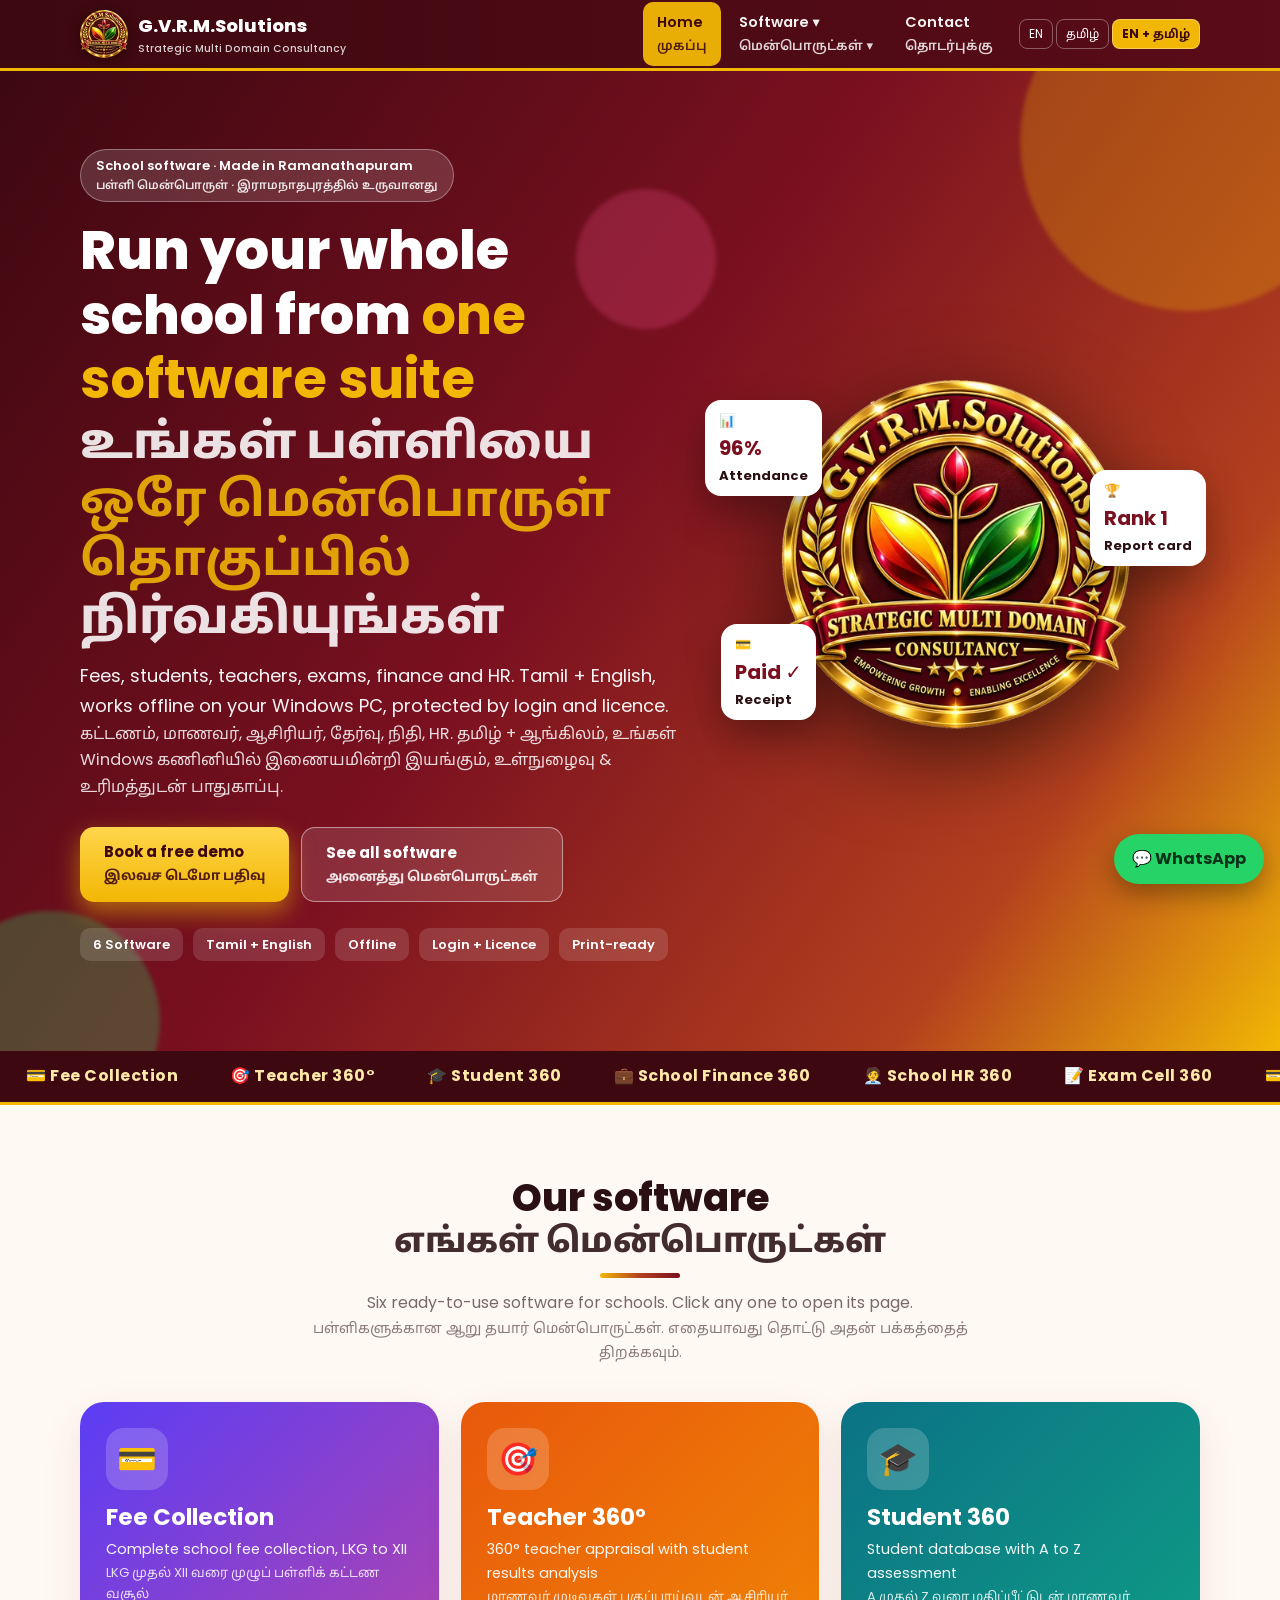
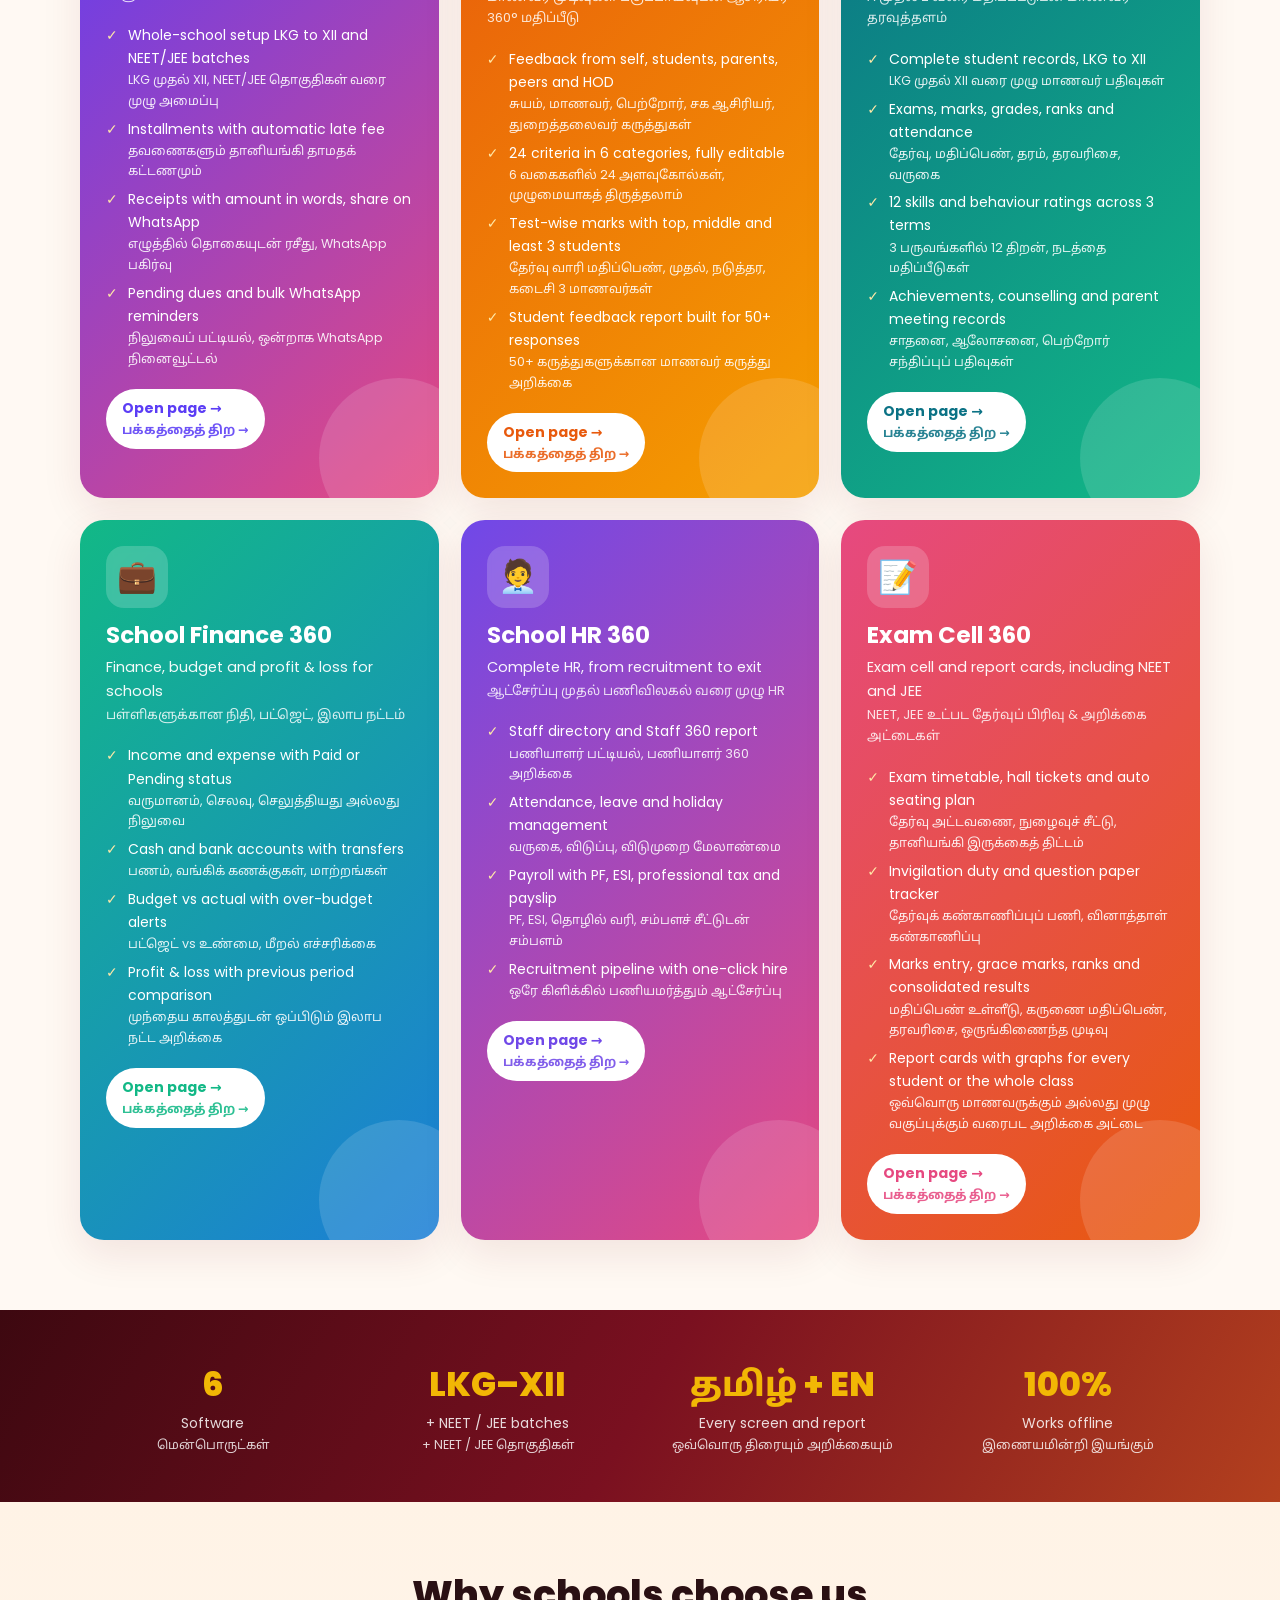
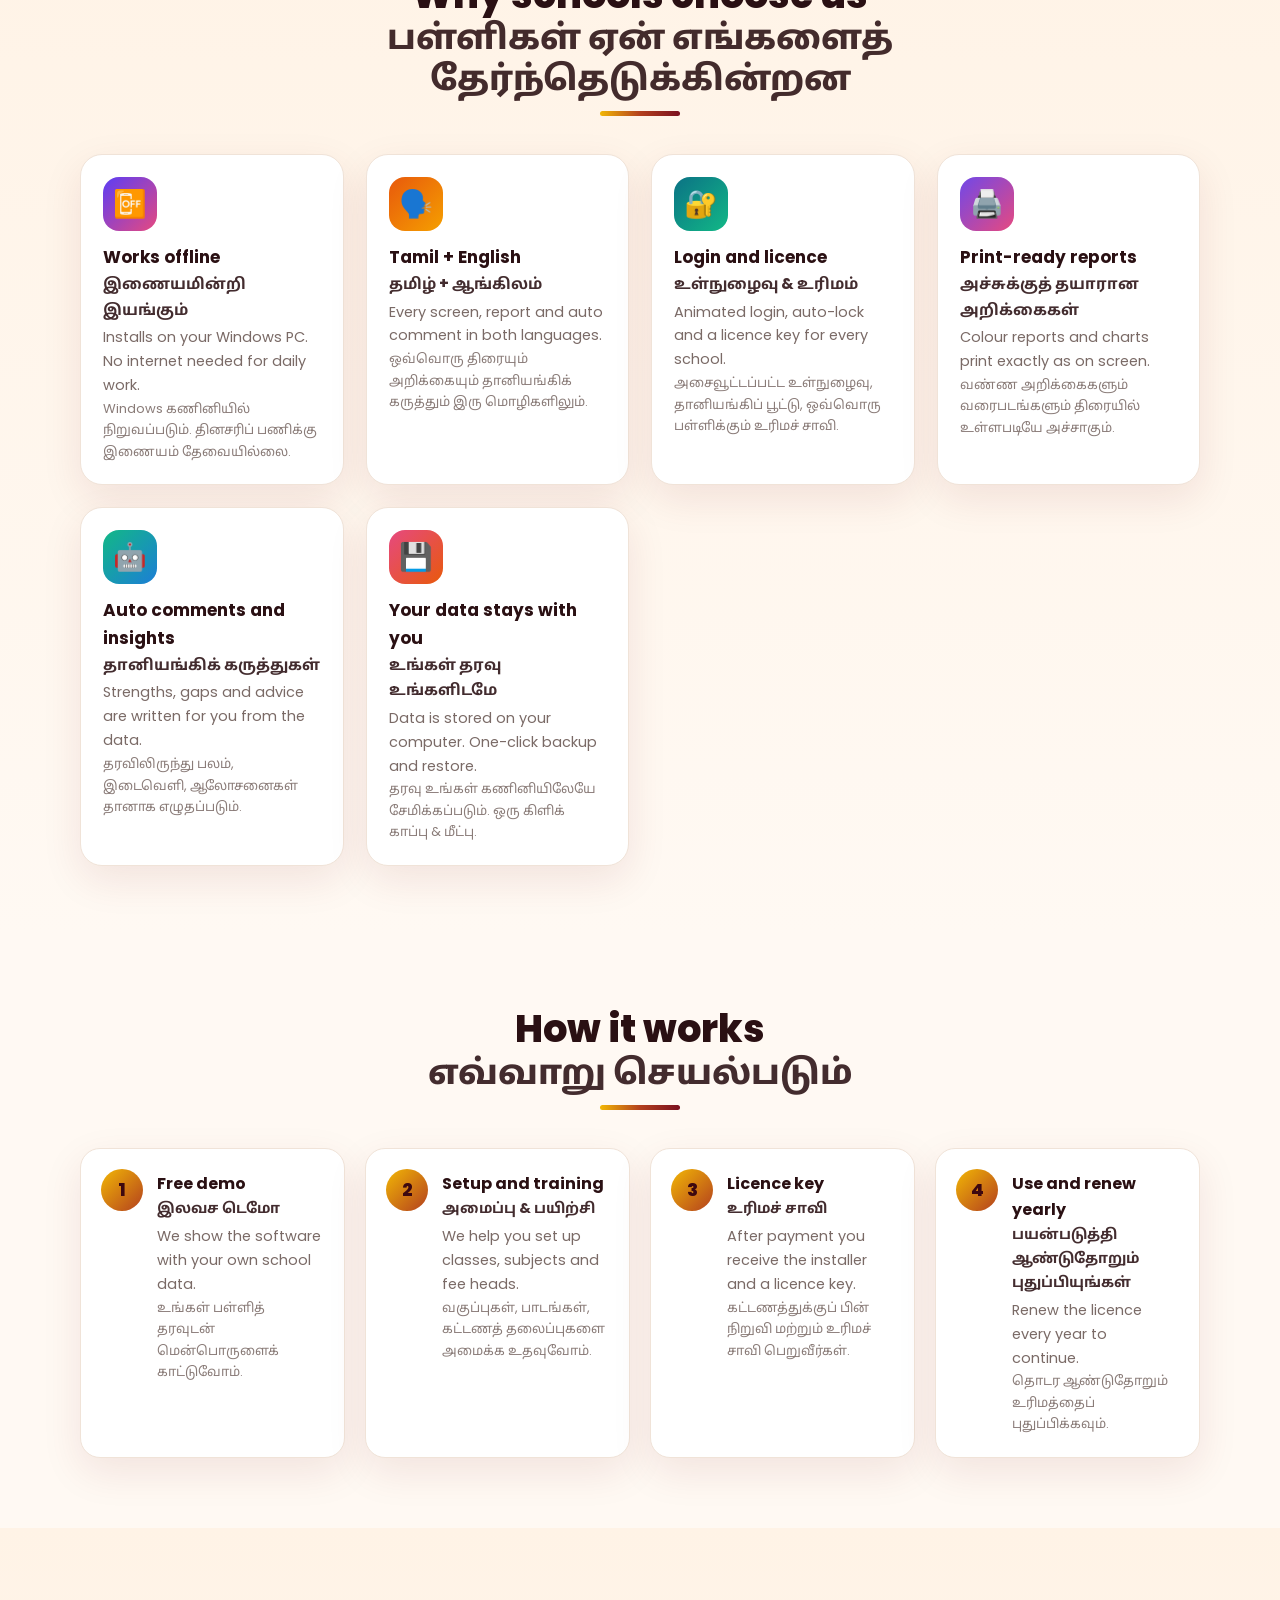
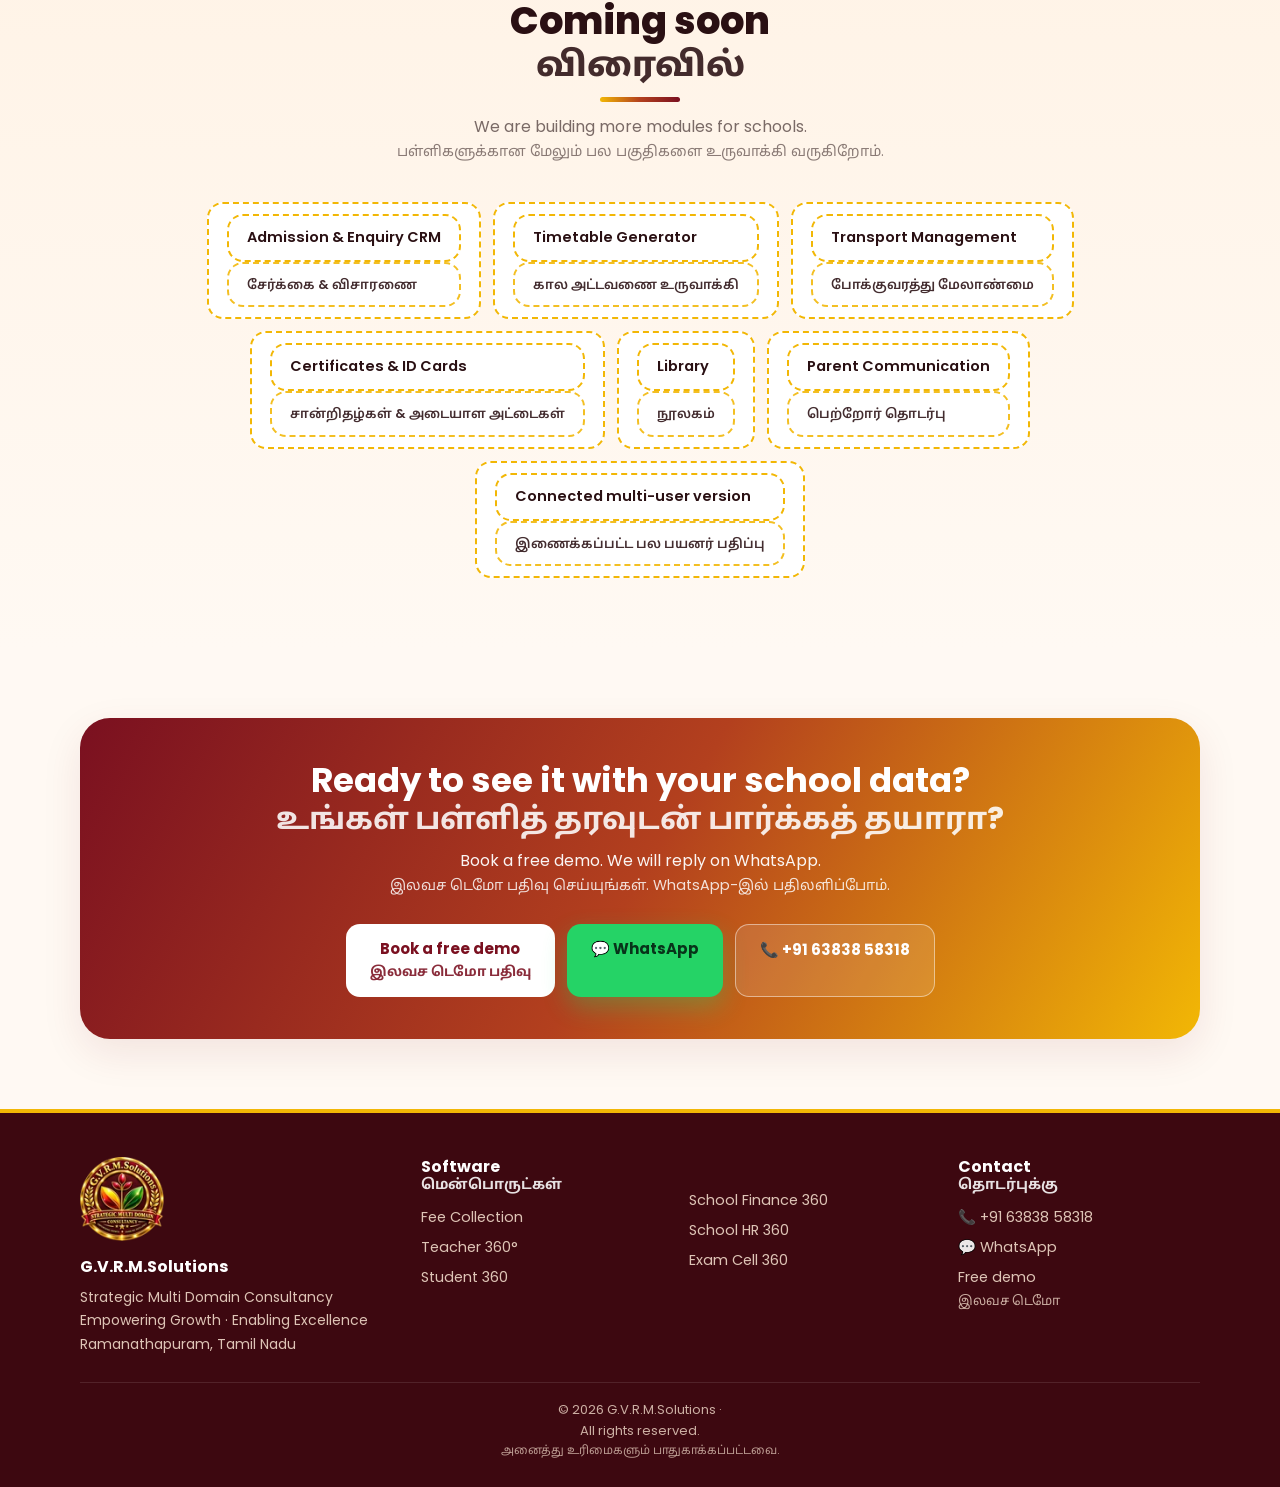
==== commit ce18a55e: "Add files via upload" ====
--- a/index.html
+++ b/index.html
@@ -2,113 +2,16 @@
 <html lang="en"><head><meta charset="utf-8">
 <meta name="viewport" content="width=device-width, initial-scale=1, viewport-fit=cover">
 <title>G.V.R.M.Solutions · School Software Suite · Ramanathapuram</title>
-<meta name="description" content="Fee Collection, Teacher 360, Student 360, Finance 360, HR 360 and Exam Cell 360. Tamil + English school software that works offline. G.V.R.M.Solutions, Ramanathapuram.">
-<link rel="icon" type="image/webp" href="[data-uri]">
+<meta name="description" content="Fee Collection, Teacher 360, Student 360, Finance 360, HR 360 and Exam Cell 360. Tamil + English school software that works offline.">
+<meta name="theme-color" content="#3d0810">
+<link rel="icon" type="image/webp" href="logo-sm.webp">
 <link href="https://fonts.googleapis.com/css2?family=Poppins:wght@400;500;600;700;800&family=Noto+Sans+Tamil:wght@400;500;700&display=swap" rel="stylesheet">
-<style>
-:root{box-sizing:border-box;padding-top:env(safe-area-inset-top,0px);padding-bottom:env(safe-area-inset-bottom,0px);
---brand:#7a1020;--brand2:#8a1428;--accent:#f2b705;--green:#12b886;--bg:#fbf7f2;--card:#ffffff;--ink:#2a1013;--mut:#7a6a66;--line:#eadfd6;--hero1:#3d0810;--hero2:#7a1020;--hero3:#b3401e}
-@media (prefers-color-scheme:dark){:root:not([data-theme="light"]){--bg:#1a0c0e;--card:#26151a;--ink:#f8ece4;--mut:#cbb4aa;--line:#4a2a2f;--brand:#f2b705;--brand2:#b3243a}}
-:root[data-theme="dark"]{--bg:#1a0c0e;--card:#26151a;--ink:#f8ece4;--mut:#cbb4aa;--line:#4a2a2f;--brand:#f2b705;--brand2:#b3243a}
-html{scroll-behavior:smooth;scroll-padding-top:calc(78px + env(safe-area-inset-top,0px))}*{box-sizing:border-box}
-body{margin:0;background:var(--bg);color:var(--ink);font:16px/1.6 "Poppins","Noto Sans Tamil","Segoe UI",system-ui,sans-serif}
-h1,h2,h3{line-height:1.2;margin:0}a{color:inherit}
-.wrap{max-width:1120px;margin:auto;padding:0 20px}
-header{position:sticky;top:0;z-index:20;background:linear-gradient(90deg,var(--hero1),#5a0c18);border-bottom:3px solid var(--accent);color:#fff;padding-top:env(safe-area-inset-top,0px)}
-.nav{display:flex;align-items:center;gap:16px;min-height:66px}
-.logo{display:flex;align-items:center;gap:10px;text-decoration:none;font-weight:800;font-size:19px;letter-spacing:.3px}
-.logo img{width:48px;height:48px;display:block;filter:drop-shadow(0 2px 6px #0006)}
-.logo small{display:block;font-size:10.5px;font-weight:500;opacity:.8;letter-spacing:.2px}
-.links{display:flex;gap:4px;margin-left:auto;align-items:center}.links a{text-decoration:none;padding:8px 12px;border-radius:10px;font-size:14px;font-weight:500;opacity:.92}.links a:hover{background:#ffffff22}
-.lang{display:flex;gap:3px;margin-left:8px}.lang button{border:1px solid #ffffff55;background:none;color:#fff;border-radius:8px;padding:4px 9px;font:inherit;font-size:12px;cursor:pointer}.lang button.on{background:var(--accent);color:#3d0810;font-weight:700}
-.menu{display:none;margin-left:auto;background:#ffffff22;border:0;color:#fff;border-radius:10px;padding:8px 12px;font-size:18px;cursor:pointer}
-.en,.ta{display:inline}.l-en .ta{display:none}.l-ta .en{display:none}.l-both .ta{display:block;font-size:.92em;opacity:.88}.l-both .en{display:block}
-.hero{background:linear-gradient(130deg,var(--hero1),var(--hero2) 60%,var(--hero3));color:#fff;padding:64px 0 70px;position:relative;overflow:hidden}
-.hero:before,.hero:after{content:"";position:absolute;border-radius:50%;background:#ffffff14}.hero:before{width:380px;height:380px;right:-90px;top:-120px}.hero:after{width:240px;height:240px;left:-70px;bottom:-110px}
-.hg{display:grid;grid-template-columns:1.15fr .85fr;gap:30px;align-items:center;position:relative;z-index:1}
-.badge{display:inline-block;background:#ffffff26;border:1px solid #ffffff44;border-radius:99px;padding:5px 14px;font-size:13px;font-weight:600;margin-bottom:14px}
-.hero h1{font-size:clamp(30px,5vw,50px);font-weight:800}.hero h1 b{color:var(--accent)}.hv{position:relative;display:flex;justify-content:center;align-items:center;min-height:340px}.hv img{width:min(340px,80%);filter:drop-shadow(0 24px 40px #0008);animation:fl 5s ease-in-out infinite alternate}@keyframes fl{from{transform:translateY(-6px)}to{transform:translateY(8px)}}.hv .mock{position:absolute;right:-6px;bottom:-14px;width:215px;padding:10px;transform:rotate(3deg)}.hv .mk b{font-size:16px}.hv .ch{height:44px;margin-top:8px}.tag{display:inline-block;margin-top:18px;font-size:13px;letter-spacing:.6px;color:#ffe9a8;font-weight:600}
-.hero p{font-size:17px;opacity:.95;max-width:560px;margin:14px 0 0}
-.cta{display:flex;gap:12px;flex-wrap:wrap;margin-top:24px}
-.btn{display:inline-block;text-decoration:none;border:0;cursor:pointer;font:inherit;font-weight:700;padding:13px 22px;border-radius:12px;font-size:15px;transition:transform .15s,box-shadow .15s}
-.btn:hover{transform:translateY(-2px)}.b1{background:linear-gradient(180deg,#ffd54a,var(--accent));color:#3d0810;box-shadow:0 8px 22px #f2b70577}.b2{background:#ffffff22;color:#fff;border:1px solid #ffffff66}.b3{background:var(--brand2);color:#fff}.b4{background:#25d366;color:#08331a}
-.chips{display:flex;flex-wrap:wrap;gap:10px;margin-top:26px}.chips span{background:#ffffff1f;border-radius:10px;padding:6px 12px;font-size:13px;font-weight:600}
-.mock{background:#fff;color:#2a1013;border-radius:20px;padding:16px;box-shadow:0 30px 60px #0006;transform:rotate(2deg)}
-.mock .bar{display:flex;gap:6px;margin-bottom:10px}.mock .bar i{width:10px;height:10px;border-radius:50%;background:#e03131}.mock .bar i:nth-child(2){background:#f59f00}.mock .bar i:nth-child(3){background:#12b886}
-.mk{display:grid;grid-template-columns:1fr 1fr;gap:8px}.mk div{border-radius:12px;padding:10px;color:#fff;font-size:12px}.mk b{display:block;font-size:20px}
-.m1{background:linear-gradient(135deg,#5b3df5,#e64980)}.m2{background:linear-gradient(135deg,#12b886,#1c7ed6)}.m3{background:linear-gradient(135deg,#f59f00,#e8590c)}.m4{background:linear-gradient(135deg,#0b7285,#12b886)}
-.ch{display:flex;align-items:flex-end;gap:7px;height:76px;margin-top:12px}.ch i{flex:1;border-radius:6px 6px 0 0;background:linear-gradient(180deg,#5b3df5,#12b886);animation:gr 2.4s ease-in-out infinite alternate}.ch i:nth-child(2){animation-delay:.2s}.ch i:nth-child(3){animation-delay:.4s}.ch i:nth-child(4){animation-delay:.6s}.ch i:nth-child(5){animation-delay:.8s}.ch i:nth-child(6){animation-delay:1s}
-@keyframes gr{from{transform:scaleY(.55);transform-origin:bottom}to{transform:scaleY(1);transform-origin:bottom}}
-section{padding:64px 0}.alt{background:var(--card)}
-.st{text-align:center;max-width:680px;margin:0 auto 34px}.st h2{font-size:clamp(26px,4vw,36px);font-weight:800}.st h2:after{content:"";display:block;width:70px;height:4px;border-radius:4px;background:linear-gradient(90deg,var(--accent),#b3401e);margin:10px auto 0}.st p{color:var(--mut);margin:10px 0 0}
-.grid{display:grid;grid-template-columns:repeat(auto-fit,minmax(310px,1fr));gap:20px}
-.pc{background:var(--card);border:1px solid var(--line);border-radius:20px;padding:22px;position:relative;overflow:hidden;transition:transform .2s,box-shadow .2s}.pc:hover{transform:translateY(-4px);box-shadow:0 18px 40px #2a1a6e1f}
-.pc:before{content:"";position:absolute;left:0;top:0;right:0;height:6px;background:var(--c)}
-.pi{width:54px;height:54px;border-radius:16px;background:var(--c);display:flex;align-items:center;justify-content:center;font-size:28px;margin-bottom:12px;color:#fff}
-.pc h3{font-size:21px}.pc .tg{color:var(--mut);font-size:14.5px;margin:4px 0 12px}
-.pc ul{list-style:none;padding:0;margin:0 0 16px}.pc li{padding:4px 0 4px 22px;position:relative;font-size:14.5px}.pc li:before{content:"✓";position:absolute;left:0;color:var(--c);font-weight:800}
-.row2{display:flex;gap:10px;flex-wrap:wrap}.sm{padding:9px 16px;font-size:14px;border-radius:10px}
-.why{display:grid;grid-template-columns:repeat(auto-fit,minmax(240px,1fr));gap:18px}.wc{background:var(--bg);border:1px solid var(--line);border-radius:18px;padding:20px}.wc b{display:block;font-size:17px;margin:8px 0 4px}.wc span.i{font-size:30px}.wc p{margin:0;color:var(--mut);font-size:14.5px}
-.steps{display:grid;grid-template-columns:repeat(auto-fit,minmax(220px,1fr));gap:18px;counter-reset:s}.sp{background:var(--card);border:1px solid var(--line);border-radius:18px;padding:20px 20px 20px 70px;position:relative}.sp:before{counter-increment:s;content:counter(s);position:absolute;left:18px;top:18px;width:38px;height:38px;border-radius:50%;background:linear-gradient(135deg,var(--accent),#b3401e);color:#3d0810;display:flex;align-items:center;justify-content:center;font-weight:800}.sp b{display:block;margin-bottom:4px}.sp p{margin:0;color:var(--mut);font-size:14.5px}
-.soon{display:flex;flex-wrap:wrap;gap:12px;justify-content:center}.soon span{background:var(--card);border:1px dashed var(--accent);border-radius:14px;padding:10px 16px;font-weight:600;font-size:14.5px}
-.faq details{background:var(--card);border:1px solid var(--line);border-radius:14px;padding:14px 18px;margin-bottom:10px}.faq summary{cursor:pointer;font-weight:600}.faq p{margin:8px 0 0;color:var(--mut);font-size:15px}
-.cg{display:grid;grid-template-columns:1fr 1fr;gap:26px;align-items:start}.cbox{background:linear-gradient(135deg,var(--hero1),var(--hero2));color:#fff;border-radius:22px;padding:28px}.cbox p{margin:8px 0}.cbox a{color:#fff;font-weight:700}
-form{background:var(--card);border:1px solid var(--line);border-radius:22px;padding:24px}label{display:block;font-size:13px;font-weight:600;color:var(--mut);margin:0 0 4px}
-input,select,textarea{width:100%;padding:11px 12px;border:1px solid var(--line);border-radius:12px;background:var(--bg);color:var(--ink);font:inherit;margin-bottom:12px}input:focus,select:focus,textarea:focus,.btn:focus-visible,summary:focus-visible,a:focus-visible,button:focus-visible{outline:3px solid var(--brand2);outline-offset:2px}
-footer{background:var(--hero1);color:#f0d9c8;padding:30px 0;text-align:center;font-size:14px;border-top:3px solid var(--accent)}footer b{color:#fff}footer img{width:76px;display:block;margin:0 auto 8px}
-.modal{position:fixed;inset:0;background:#000a;display:none;align-items:center;justify-content:center;padding:16px;z-index:50}.modal.on{display:flex}.md{background:var(--card);border-radius:22px;max-width:700px;width:100%;max-height:90vh;overflow:auto;padding:26px;position:relative}.md .x{position:absolute;right:14px;top:12px;border:0;background:var(--bg);color:var(--ink);width:36px;height:36px;border-radius:50%;font-size:18px;cursor:pointer}
-.md ul{columns:2;column-gap:26px;padding-left:20px}.md li{margin:6px 0;break-inside:avoid}
-.wa{position:fixed;right:16px;bottom:calc(16px + env(safe-area-inset-bottom,0px));z-index:30;background:#25d366;color:#08331a;border-radius:99px;padding:12px 18px;font-weight:700;text-decoration:none;box-shadow:0 10px 26px #0004;display:flex;gap:8px;align-items:center}
-@media (max-width:860px){.hg,.cg{grid-template-columns:1fr}.hv{min-height:0;order:-1}.hv img{width:200px}.hv .mock{display:none}.mock{transform:none}.menu{display:block}.links{display:none;position:absolute;left:0;right:0;top:100%;background:var(--hero1);flex-direction:column;align-items:stretch;padding:10px 16px;margin:0}.links.on{display:flex}.lang{margin:8px 0 0}.md ul{columns:1}.hero{padding:44px 0 50px}section{padding:46px 0}}
-@media (prefers-reduced-motion:reduce){*{animation:none!important;transition:none!important;scroll-behavior:auto!important}}
-</style></head>
-<body class="l-both">
-<header><div class="wrap nav"><a class="logo" href="#top"><img src="[data-uri]" alt="G.V.R.M.Solutions logo" width="48" height="48"><span>G.V.R.M.Solutions<small>Strategic Multi Domain Consultancy</small></span></a><button class="menu" aria-label="Menu" onclick="document.getElementById('lk').classList.toggle('on')">☰</button>
-<nav class="links" id="lk"><a href="#products" onclick="cm()"><span class="en">Software</span><span class="ta">மென்பொருட்கள்</span></a><a href="#why" onclick="cm()"><span class="en">Why us</span><span class="ta">ஏன் நாங்கள்</span></a><a href="#how" onclick="cm()"><span class="en">How it works</span><span class="ta">எவ்வாறு</span></a><a href="#faq" onclick="cm()"><span class="en">FAQ</span><span class="ta">கேள்விகள்</span></a><a href="#contact" onclick="cm()"><span class="en">Contact</span><span class="ta">தொடர்புக்கு</span></a><div class="lang"><button data-l="en">EN</button><button data-l="ta">தமிழ்</button><button data-l="both" class="on">EN + தமிழ்</button></div></nav></div></header>
-<main id="top">
-<div class="hero"><div class="wrap hg"><div><span class="badge"><span class="en">School software · Made in Ramanathapuram</span><span class="ta">பள்ளி மென்பொருள் · இராமநாதபுரத்தில் உருவானது</span></span>
-<h1><span class="en">Run your whole school from <b>one software suite</b></span><span class="ta">உங்கள் பள்ளியை <b>ஒரே மென்பொருள் தொகுப்பில்</b> நிர்வகியுங்கள்</span></h1>
-<p><span class="en">Fees, students, teachers, exams, finance and HR. Tamil + English, works offline on your Windows PC, protected by login and licence.</span><span class="ta">கட்டணம், மாணவர், ஆசிரியர், தேர்வு, நிதி, HR. தமிழ் + ஆங்கிலம், உங்கள் Windows கணினியில் இணையமின்றி இயங்கும், உள்நுழைவு & உரிமத்துடன் பாதுகாப்பு.</span></p>
-<div class="cta"><a class="btn b1" href="#contact"><span class="en">Book a free demo</span><span class="ta">இலவச டெமோ பதிவு</span></a><a class="btn b2" href="tel:+916383858318">📞 +91 63838 58318</a></div>
-<div class="tag"><span class="en">Strategic Multi Domain Consultancy · Empowering Growth · Enabling Excellence</span><span class="ta">உத்தி சார்ந்த பல்துறை ஆலோசனை · வளர்ச்சியை வலுப்படுத்துதல் · சிறப்பை இயலச்செய்தல்</span></div>
-<div class="chips"><span>6 Software</span><span>Tamil + English</span><span>Offline</span><span>Login + Licence</span><span>Print-ready reports</span></div></div>
-<div class="hv"><img src="[data-uri]" alt="G.V.R.M.Solutions Strategic Multi Domain Consultancy emblem" width="340" height="340"><div class="mock" aria-hidden="true"><div class="bar"><i></i><i></i><i></i></div><div class="mk"><div class="m1"><span>Students</span><b>1,240</b></div><div class="m2"><span>Collected</span><b>₹ 86%</b></div><div class="m3"><span>Pass %</span><b>94%</b></div><div class="m4"><span>Attendance</span><b>96%</b></div></div><div class="ch"><i style="height:45%"></i><i style="height:70%"></i><i style="height:55%"></i><i style="height:85%"></i><i style="height:65%"></i><i style="height:95%"></i></div></div></div></div></div>
-<section id="products"><div class="wrap"><div class="st"><h2><span class="en">Our software</span><span class="ta">எங்கள் மென்பொருட்கள்</span></h2><p><span class="en">Six ready-to-use software for schools. Use one or all of them.</span><span class="ta">பள்ளிகளுக்கான ஆறு தயார் மென்பொருட்கள். ஒன்றையோ அனைத்தையுமோ பயன்படுத்தலாம்.</span></p></div><div class="grid" id="pg"></div></div></section>
-<section class="alt" id="why"><div class="wrap"><div class="st"><h2><span class="en">Why schools choose us</span><span class="ta">பள்ளிகள் ஏன் எங்களைத் தேர்ந்தெடுக்கின்றன</span></h2></div><div class="why" id="wg"></div></div></section>
-<section id="how"><div class="wrap"><div class="st"><h2><span class="en">How it works</span><span class="ta">எவ்வாறு செயல்படும்</span></h2></div><div class="steps" id="sg"></div></div></section>
-<section class="alt"><div class="wrap"><div class="st"><h2><span class="en">Coming soon</span><span class="ta">விரைவில்</span></h2><p><span class="en">We are building more modules for schools.</span><span class="ta">பள்ளிகளுக்கான மேலும் பல பகுதிகளை உருவாக்கி வருகிறோம்.</span></p></div><div class="soon" id="cs"></div></div></section>
-<section id="faq"><div class="wrap" style="max-width:820px"><div class="st"><h2><span class="en">Questions and answers</span><span class="ta">கேள்விகளும் பதில்களும்</span></h2></div><div class="faq" id="fq"></div></div></section>
-<section class="alt" id="contact"><div class="wrap"><div class="st"><h2><span class="en">Get a demo or a quote</span><span class="ta">டெமோ அல்லது விலைப்பட்டியல் பெறுங்கள்</span></h2><p><span class="en">Tell us about your school. We will reply on WhatsApp.</span><span class="ta">உங்கள் பள்ளியைப் பற்றிச் சொல்லுங்கள். WhatsApp-இல் பதிலளிப்போம்.</span></p></div>
-<div class="cg"><div class="cbox"><h3>G.V.R.M.Solutions</h3><p>📍 Ramanathapuram, Tamil Nadu</p><p>📞 <a href="tel:+916383858318">+91 63838 58318</a></p><p>💬 <a href="https://wa.me/916383858318" target="_blank" rel="noopener">WhatsApp</a></p><p>✉️ [EMAIL]</p><p style="opacity:.9;font-size:14px;margin-top:16px"><span class="en">Free online demo for your school staff. Pricing is a yearly licence per school and depends on school size.</span><span class="ta">உங்கள் பள்ளிப் பணியாளர்களுக்கு இலவச இணையவழி டெமோ. விலை பள்ளியின் அளவைப் பொறுத்த ஆண்டு உரிமக் கட்டணம்.</span></p></div>
-<form id="qf" onsubmit="return sq(event)"><label>Your name · உங்கள் பெயர்</label><input id="qn" required><label>School name · பள்ளியின் பெயர்</label><input id="qs" required><label>Phone · தொலைபேசி</label><input id="qp" inputmode="tel" required><label>Interested in · விருப்பம்</label><select id="qi"></select><label>Number of students · மாணவர் எண்ணிக்கை</label><input id="qc" inputmode="numeric"><button class="btn b4" style="width:100%" type="submit">💬 Send on WhatsApp · WhatsApp-இல் அனுப்பு</button></form></div></div></section>
-</main>
-<footer><div class="wrap"><img src="[data-uri]" alt="G.V.R.M.Solutions" width="76" height="76"><b>G.V.R.M.Solutions</b> · Strategic Multi Domain Consultancy<br>Ramanathapuram · +91 63838 58318<br>© 2026 G.V.R.M.Solutions. <span class="en">All rights reserved.</span><span class="ta">அனைத்து உரிமைகளும் பாதுகாக்கப்பட்டவை.</span></div></footer>
+<link rel="stylesheet" href="style.css">
+</head>
+<body class="l-both" data-page="home">
+<div id="hd"></div>
+<main id="app"><noscript><p style="padding:40px;text-align:center">Please enable JavaScript to view this website. G.V.R.M.Solutions · +91 63838 58318</p></noscript></main>
+<div id="ft"></div>
 <a class="wa" href="https://wa.me/916383858318?text=Hello%20G.V.R.M.Solutions%2C%20I%20want%20a%20demo." target="_blank" rel="noopener">💬 WhatsApp</a>
-<div class="modal" id="md" onclick="if(event.target===this)cl()"><div class="md" id="mb" role="dialog" aria-modal="true"></div></div>
-<script>
-const T=(e,t)=>`<span class="en">${e}</span><span class="ta">${t}</span>`,WA='916383858318';
-const P=[
-{k:'fee',i:'💳',c:'#5b3df5',n:'Fee Collection',tg:['Complete school fee collection, LKG to XII','LKG முதல் XII வரை முழுப் பள்ளிக் கட்டண வசூல்'],f:[['Whole-school setup LKG to XII and NEET/JEE batches','LKG முதல் XII, NEET/JEE தொகுதிகள் வரை முழு அமைப்பு'],['Installments with automatic late fee','தவணைகளும் தானியங்கி தாமதக் கட்டணமும்'],['Receipts with amount in words, share on WhatsApp','எழுத்தில் தொகையுடன் ரசீது, WhatsApp பகிர்வு'],['Pending dues and bulk WhatsApp reminders','நிலுவைப் பட்டியல், ஒன்றாக WhatsApp நினைவூட்டல்'],['Cheque tracking: pending, cleared, bounced','காசோலை கண்காணிப்பு: நிலுவை, வசூல், திரும்பியது'],['Day book and class-wise reports','நாள் புத்தகம், வகுப்பு வாரி அறிக்கைகள்'],['Vehicle fees, other fees, concessions and refunds','வாகனக் கட்டணம், பிற கட்டணங்கள், சலுகை, பணத்திருப்பம்'],['Year-end promotion with dues carried forward','ஆண்டு இறுதிப் பதவி உயர்வு, நிலுவை முன்கொண்டு செல்லுதல்']]},
-{k:'teacher',i:'🎯',c:'#e8590c',n:'Teacher 360°',tg:['360° teacher appraisal with student results analysis','மாணவர் முடிவுகள் பகுப்பாய்வுடன் ஆசிரியர் 360° மதிப்பீடு'],f:[['Feedback from self, students, parents, peers and HOD','சுயம், மாணவர், பெற்றோர், சக ஆசிரியர், துறைத்தலைவர் கருத்துகள்'],['24 criteria in 6 categories, fully editable','6 வகைகளில் 24 அளவுகோல்கள், முழுமையாகத் திருத்தலாம்'],['Test-wise marks with top, middle and least 3 students','தேர்வு வாரி மதிப்பெண், முதல், நடுத்தர, கடைசி 3 மாணவர்கள்'],['Student feedback report built for 50+ responses','50+ கருத்துகளுக்கான மாணவர் கருத்து அறிக்கை'],['Auto comments, gaps and a 30-60-90 day action plan','தானியங்கி கருத்துகள், இடைவெளிகள், 30-60-90 நாள் செயல்திட்டம்'],['Radar chart, ranking and blind-spot analysis','ராடார் வரைபடம், தரவரிசை, சுயமதிப்பு இடைவெளி'],['Colour reports in Tamil and English','தமிழ், ஆங்கிலத்தில் வண்ண அறிக்கைகள்']]},
-{k:'student',i:'🎓',c:'#0b7285',n:'Student 360',tg:['Student database with A to Z assessment','A முதல் Z வரை மதிப்பீட்டுடன் மாணவர் தரவுத்தளம்'],f:[['Complete student records, LKG to XII','LKG முதல் XII வரை முழு மாணவர் பதிவுகள்'],['Exams, marks, grades, ranks and attendance','தேர்வு, மதிப்பெண், தரம், தரவரிசை, வருகை'],['12 skills and behaviour ratings across 3 terms','3 பருவங்களில் 12 திறன், நடத்தை மதிப்பீடுகள்'],['Achievements, counselling and parent meeting records','சாதனை, ஆலோசனை, பெற்றோர் சந்திப்புப் பதிவுகள்'],['Auto strengths, weaknesses and gaps','தானியங்கிப் பலம், பலவீனம், இடைவெளிகள்'],['Auto comments for parents with WhatsApp share','பெற்றோருக்கான தானியங்கிக் கருத்துகள், WhatsApp பகிர்வு'],['Class analysis and print-ready report with charts','வகுப்புப் பகுப்பாய்வு, வரைபடங்களுடன் அச்சு அறிக்கை']]},
-{k:'finance',i:'💼',c:'#12b886',n:'School Finance 360',tg:['Finance, budget and profit & loss for schools','பள்ளிகளுக்கான நிதி, பட்ஜெட், இலாப நட்டம்'],f:[['Income and expense with Paid or Pending status','வருமானம், செலவு, செலுத்தியது அல்லது நிலுவை'],['Cash and bank accounts with transfers','பணம், வங்கிக் கணக்குகள், மாற்றங்கள்'],['Budget vs actual with over-budget alerts','பட்ஜெட் vs உண்மை, மீறல் எச்சரிக்கை'],['Profit & loss with previous period comparison','முந்தைய காலத்துடன் ஒப்பிடும் இலாப நட்ட அறிக்கை'],['Payables, receivables and ageing','செலுத்த வேண்டியவை, பெற வேண்டியவை, வயது வாரி'],['Payroll, recurring entries and fixed assets','சம்பளம், தொடர் பதிவுகள், நிலையான சொத்துகள்'],['Cash flow, balance sheet and party ledger','பணப் புழக்கம், இருப்புநிலை, தரப்பினர் பேரேடு'],['Auto insights and year-end forecast','தானியங்கி நுண்ணறிவு, ஆண்டு இறுதி முன்கணிப்பு']]},
-{k:'hr',i:'🧑‍💼',c:'#7048e8',n:'School HR 360',tg:['Complete HR, from recruitment to exit','ஆட்சேர்ப்பு முதல் பணிவிலகல் வரை முழு HR'],f:[['Staff directory and Staff 360 report','பணியாளர் பட்டியல், பணியாளர் 360 அறிக்கை'],['Attendance, leave and holiday management','வருகை, விடுப்பு, விடுமுறை மேலாண்மை'],['Payroll with PF, ESI, professional tax and payslip','PF, ESI, தொழில் வரி, சம்பளச் சீட்டுடன் சம்பளம்'],['Recruitment pipeline with one-click hire','ஒரே கிளிக்கில் பணியமர்த்தும் ஆட்சேர்ப்பு'],['Appraisal and training hours tracker','மதிப்பீடு, பயிற்சி மணி கண்காணிப்பு'],['Compliance alerts: documents, probation, contract, retirement','இணக்க எச்சரிக்கை: ஆவணம், தகுதிகாண், ஒப்பந்தம், ஓய்வு'],['Fair substitution manager for absent teachers','வராத ஆசிரியர்களுக்கு நியாயமான மாற்றுப் பணி'],['Retention risk score and exit checklist','விலகல் ஆபத்து மதிப்பெண், பணிவிலகல் சரிபார்ப்பு']]},
-{k:'exam',i:'📝',c:'#e64980',n:'Exam Cell 360',tg:['Exam cell and report cards, including NEET and JEE','NEET, JEE உட்பட தேர்வுப் பிரிவு & அறிக்கை அட்டைகள்'],f:[['Exam timetable, hall tickets and auto seating plan','தேர்வு அட்டவணை, நுழைவுச் சீட்டு, தானியங்கி இருக்கைத் திட்டம்'],['Invigilation duty and question paper tracker','தேர்வுக் கண்காணிப்புப் பணி, வினாத்தாள் கண்காணிப்பு'],['Marks entry, grace marks, ranks and consolidated results','மதிப்பெண் உள்ளீடு, கருணை மதிப்பெண், தரவரிசை, ஒருங்கிணைந்த முடிவு'],['Report cards with graphs for every student or the whole class','ஒவ்வொரு மாணவருக்கும் அல்லது முழு வகுப்புக்கும் வரைபட அறிக்கை அட்டை'],['Auto comments for student, parent, teacher and coordinator','மாணவர், பெற்றோர், ஆசிரியர், ஒருங்கிணைப்பாளருக்கான தானியங்கிக் கருத்துகள்'],['NEET and JEE tests: correct, wrong, negative marking, accuracy, percentile','NEET, JEE தேர்வுகள்: சரி, தவறு, எதிர்மறை மதிப்பெண், துல்லியம், சதமானம்'],['Heat maps, teacher performance and class analytics','வெப்ப வரைபடம், ஆசிரியர் செயல்திறன், வகுப்புப் பகுப்பாய்வு'],['Revaluation and exam incident log','மறுமதிப்பீடு, தேர்வு நிகழ்வுப் பதிவு']]}];
-const W=[['📴','Works offline','இணையமின்றி இயங்கும்','Installs on your Windows PC. No internet needed for daily work.','உங்கள் Windows கணினியில் நிறுவப்படும். தினசரிப் பணிக்கு இணையம் தேவையில்லை.'],['🗣️','Tamil + English','தமிழ் + ஆங்கிலம்','Every screen, report and auto comment in both languages.','ஒவ்வொரு திரையும் அறிக்கையும் தானியங்கிக் கருத்தும் இரு மொழிகளிலும்.'],['🔐','Login and licence','உள்நுழைவு & உரிமம்','Animated login, auto-lock and licence key activation for every school.','அசைவூட்டப்பட்ட உள்நுழைவு, தானியங்கிப் பூட்டு, ஒவ்வொரு பள்ளிக்கும் உரிமச் சாவி.'],['🖨️','Print-ready reports','அச்சுக்குத் தயாரான அறிக்கைகள்','Colour reports and charts print exactly as on screen.','வண்ண அறிக்கைகளும் வரைபடங்களும் திரையில் உள்ளபடியே அச்சாகும்.'],['🤖','Auto comments and insights','தானியங்கிக் கருத்துகள்','Strengths, gaps and advice are written for you from the data.','தரவிலிருந்து பலம், இடைவெளி, ஆலோசனைகள் தானாக எழுதப்படும்.'],['💾','Your data stays with you','உங்கள் தரவு உங்களிடமே','Data is stored on your computer. One-click backup and restore.','தரவு உங்கள் கணினியிலேயே சேமிக்கப்படும். ஒரு கிளிக் காப்பு & மீட்பு.']];
-const H=[['Free demo','இலவச டெமோ','We show the software with your own school data.','உங்கள் பள்ளித் தரவுடன் மென்பொருளைக் காட்டுவோம்.'],['Setup and training','அமைப்பு & பயிற்சி','We help you set up classes, subjects and fee heads.','வகுப்புகள், பாடங்கள், கட்டணத் தலைப்புகளை அமைக்க உதவுவோம்.'],['Licence key','உரிமச் சாவி','After payment you receive the installer and a licence key.','கட்டணத்துக்குப் பின் நிறுவி மற்றும் உரிமச் சாவி பெறுவீர்கள்.'],['Use and renew yearly','பயன்படுத்தி ஆண்டுதோறும் புதுப்பியுங்கள்','Renew the licence every year to continue.','தொடர ஆண்டுதோறும் உரிமத்தைப் புதுப்பிக்கவும்.']];
-const SO=[['Admission & Enquiry CRM','சேர்க்கை & விசாரணை'],['Timetable Generator','கால அட்டவணை உருவாக்கி'],['Transport Management','போக்குவரத்து மேலாண்மை'],['Certificates & ID Cards','சான்றிதழ்கள் & அடையாள அட்டைகள்'],['Library','நூலகம்'],['Parent Communication','பெற்றோர் தொடர்பு'],['Connected multi-user version','இணைக்கப்பட்ட பல பயனர் பதிப்பு']];
-const Q=[['Does it need internet?','இணையம் தேவையா?','No. Daily work runs offline on your PC. Internet is only needed to download the installer and to send WhatsApp messages.','இல்லை. தினசரிப் பணி கணினியில் இணையமின்றி நடக்கும். நிறுவியைப் பதிவிறக்கவும் WhatsApp செய்தி அனுப்பவும் மட்டுமே இணையம் தேவை.'],['Where is my data stored?','என் தரவு எங்கே சேமிக்கப்படும்?','On your own computer. You can copy a full backup at any time and restore it on another computer.','உங்கள் சொந்தக் கணினியில். எப்போது வேண்டுமானாலும் முழுக் காப்பு நகலெடுத்து வேறு கணினியில் மீட்கலாம்.'],['How does the licence work?','உரிமம் எவ்வாறு செயல்படும்?','Each school gets a licence key for a year. The app shows the expiry date and reminds you 15 days before.','ஒவ்வொரு பள்ளிக்கும் ஓராண்டுக்கான உரிமச் சாவி வழங்கப்படும். காலாவதி தேதியையும் 15 நாட்களுக்கு முன் நினைவூட்டலையும் ஆப் காட்டும்.'],['Can many teachers use it on different computers?','வெவ்வேறு கணினிகளில் பல ஆசிரியர்கள் பயன்படுத்தலாமா?','Today each installation keeps its own data. A connected multi-user version is planned. Ask us for your school\'s needs.','தற்போது ஒவ்வொரு நிறுவலும் தனித் தரவைக் கொண்டிருக்கும். இணைக்கப்பட்ட பல பயனர் பதிப்பு திட்டத்தில் உள்ளது. உங்கள் பள்ளித் தேவையைச் சொல்லுங்கள்.'],['Can I buy only one software?','ஒரே ஒரு மென்பொருளை மட்டும் வாங்கலாமா?','Yes. Each software is separate. You can start with one and add others later.','ஆம். ஒவ்வொன்றும் தனித்தனி. ஒன்றில் தொடங்கி பின்னர் மற்றவற்றைச் சேர்க்கலாம்.'],['Is it for CBSE and State Board schools?','CBSE, மாநிலப் பாடத்திட்டப் பள்ளிகளுக்கா?','Classes, subjects, grading scale and grace rules are editable, so it fits both. Board-specific report card layouts can be discussed.','வகுப்புகள், பாடங்கள், தர அளவுகோல், கருணை விதிகளைத் திருத்தலாம்; அதனால் இரண்டுக்கும் பொருந்தும். வாரியத்துக்கான அறிக்கை அட்டை வடிவங்கள் பற்றிப் பேசலாம்.']];
-const wa=t=>`https://wa.me/${WA}?text=${encodeURIComponent(t)}`;
-document.getElementById('pg').innerHTML=P.map(p=>`<article class="pc" style="--c:${p.c}"><div class="pi" aria-hidden="true">${p.i}</div><h3>${p.n}</h3><div class="tg">${T(p.tg[0],p.tg[1])}</div><ul>${p.f.slice(0,4).map(f=>`<li>${T(f[0],f[1])}</li>`).join('')}</ul><div class="row2"><button class="btn b3 sm" onclick="op('${p.k}')">${T('View all features','அனைத்து அம்சங்கள்')}</button><a class="btn b4 sm" target="_blank" rel="noopener" href="${wa('Hello, I want a demo and price for '+p.n)}">💬 ${T('Get a quote','விலை அறிய')}</a></div></article>`).join('');
-document.getElementById('wg').innerHTML=W.map(w=>`<div class="wc"><span class="i">${w[0]}</span><b>${T(w[1],w[2])}</b><p>${T(w[3],w[4])}</p></div>`).join('');
-document.getElementById('sg').innerHTML=H.map(h=>`<div class="sp"><b>${T(h[0],h[1])}</b><p>${T(h[2],h[3])}</p></div>`).join('');
-document.getElementById('cs').innerHTML=SO.map(s=>`<span>${T(s[0],s[1])}</span>`).join('');
-document.getElementById('fq').innerHTML=Q.map(q=>`<details><summary>${T(q[0],q[1])}</summary><p>${T(q[2],q[3])}</p></details>`).join('');
-document.getElementById('qi').innerHTML=P.map(p=>`<option>${p.n}</option>`).join('')+'<option>All software</option>';
-function op(k){const p=P.find(x=>x.k==k);document.getElementById('mb').innerHTML=`<button class="x" onclick="cl()" aria-label="Close">✕</button><div class="pi" style="--c:${p.c};background:${p.c}">${p.i}</div><h2>${p.n}</h2><div class="tg" style="color:var(--mut);margin:4px 0 12px">${T(p.tg[0],p.tg[1])}</div><ul>${p.f.map(f=>`<li>${T(f[0],f[1])}</li>`).join('')}</ul><div class="row2" style="margin-top:14px"><a class="btn b4" target="_blank" rel="noopener" href="${wa('Hello, I want a demo and price for '+p.n)}">💬 ${T('Get a quote on WhatsApp','WhatsApp-இல் விலை அறிய')}</a><a class="btn b3" href="tel:+916383858318">📞 ${T('Call us','அழைக்க')}</a></div>`;document.getElementById('md').classList.add('on')}
-function cl(){document.getElementById('md').classList.remove('on')}
-document.addEventListener('keydown',e=>{if(e.key=='Escape')cl()});
-function cm(){document.getElementById('lk').classList.remove('on')}
-function sq(e){e.preventDefault();const v=id=>document.getElementById(id).value.trim();window.open(wa(`Hello G.V.R.M.Solutions,\nName: ${v('qn')}\nSchool: ${v('qs')}\nPhone: ${v('qp')}\nInterested in: ${v('qi')}\nStudents: ${v('qc')||'-'}\nPlease share a demo and price.`),'_blank','noopener');return false}
-document.querySelectorAll('.lang button').forEach(b=>b.onclick=()=>{document.body.className='l-'+b.dataset.l;document.querySelectorAll('.lang button').forEach(x=>x.classList.toggle('on',x==b))});
-</script></body></html>
+<script src="app.js"></script>
+</body></html>
--- a/style.css
+++ b/style.css
@@ -0,0 +1,59 @@
+:root{--m:#7a1020;--m2:#3d0810;--g:#f2b705;--o:#b3401e;--bg:#fff9f3;--card:#fff;--ink:#2a1013;--mut:#7a6a66;--line:#f0e3d8;--sh:0 14px 40px #7a102018}
+@media (prefers-color-scheme:dark){:root:not([data-theme="light"]){--bg:#1a0c0e;--card:#26151a;--ink:#f8ece4;--mut:#cbb4aa;--line:#4a2a2f;--sh:0 14px 40px #0006}}
+*{box-sizing:border-box}html{scroll-behavior:smooth;scroll-padding-top:90px}
+body{margin:0;background:var(--bg);color:var(--ink);font:16px/1.65 "Poppins","Noto Sans Tamil","Segoe UI",system-ui,sans-serif;padding-top:env(safe-area-inset-top,0px);padding-bottom:env(safe-area-inset-bottom,0px)}
+h1,h2,h3,h4{line-height:1.2;margin:0}a{color:inherit}img{max-width:100%}
+.wrap{max-width:1160px;margin:auto;padding:0 20px}
+.en,.ta{display:inline}.l-en .ta{display:none}.l-ta .en{display:none}.l-both .ta{display:block;font-size:.9em;opacity:.88}.l-both .en{display:block}
+.hd{position:sticky;top:0;z-index:40;background:linear-gradient(90deg,var(--m2),#5a0c18);border-bottom:3px solid var(--g);color:#fff;padding-top:env(safe-area-inset-top,0px)}
+.nv{display:flex;align-items:center;gap:14px;min-height:68px}
+.lgo{display:flex;align-items:center;gap:10px;text-decoration:none;font-weight:800;font-size:18px}.lgo img{width:48px;height:48px;filter:drop-shadow(0 2px 6px #0006)}.lgo small{display:block;font-size:10.5px;font-weight:500;opacity:.8}
+.lk{display:flex;gap:4px;margin-left:auto;align-items:center}.lk>a,.dd>a{text-decoration:none;padding:9px 14px;border-radius:10px;font-size:14.5px;font-weight:600;opacity:.95;display:block}.lk>a:hover,.dd>a:hover,.lk a.on{background:#ffffff26}.lk a.on{background:var(--g);color:var(--m2)}
+.dd{position:relative}.dm{position:absolute;right:0;top:100%;min-width:260px;background:var(--card);color:var(--ink);border-radius:16px;padding:8px;box-shadow:0 20px 50px #0005;display:none}.dd:hover .dm,.dd:focus-within .dm{display:block}
+.dm a{display:flex;align-items:center;gap:10px;padding:10px 12px;border-radius:10px;text-decoration:none;font-size:14px;font-weight:600}.dm a:hover{background:var(--bg)}.dm i{font-style:normal;width:32px;height:32px;border-radius:9px;display:flex;align-items:center;justify-content:center;color:#fff;background:linear-gradient(135deg,var(--c1),var(--c2))}
+.lang{display:flex;gap:3px;margin-left:8px}.lang button{border:1px solid #ffffff55;background:none;color:#fff;border-radius:8px;padding:4px 9px;font:inherit;font-size:12px;cursor:pointer}.lang button.on{background:var(--g);color:var(--m2);font-weight:700}
+.mn{display:none;margin-left:auto;background:#ffffff22;border:0;color:#fff;border-radius:10px;padding:8px 12px;font-size:18px;cursor:pointer}
+.btn{display:inline-block;text-decoration:none;border:0;cursor:pointer;font:inherit;font-weight:700;padding:13px 24px;border-radius:14px;font-size:15px;transition:transform .15s,box-shadow .15s}.btn:hover{transform:translateY(-3px)}
+.b1{background:linear-gradient(180deg,#ffd54a,var(--g));color:var(--m2);box-shadow:0 10px 24px #f2b70588}.b2{background:#ffffff1f;color:#fff;border:1px solid #ffffff77}.b3{background:linear-gradient(135deg,var(--m),var(--o));color:#fff;box-shadow:0 10px 24px #7a102055}.b4{background:#25d366;color:#08331a;box-shadow:0 10px 24px #25d36655}.bw{background:#fff;color:var(--m)}
+.hero{position:relative;overflow:hidden;color:#fff;padding:78px 0 90px;background:linear-gradient(125deg,#3d0810,#7a1020 45%,#b3401e 80%,#f2b705)}
+.hero .blob{position:absolute;border-radius:50%;filter:blur(2px);opacity:.28;animation:fl 9s ease-in-out infinite alternate}.b-1{width:340px;height:340px;right:-80px;top:-100px;background:#f2b705}.b-2{width:220px;height:220px;left:-60px;bottom:-80px;background:#25d366;animation-delay:1.5s}.b-3{width:140px;height:140px;left:45%;top:12%;background:#e64980;animation-delay:3s}
+@keyframes fl{from{transform:translateY(-14px) scale(1)}to{transform:translateY(16px) scale(1.08)}}
+.hg{display:grid;grid-template-columns:1.1fr .9fr;gap:34px;align-items:center;position:relative;z-index:1}
+.badge{display:inline-block;background:#ffffff26;border:1px solid #ffffff55;border-radius:99px;padding:5px 15px;font-size:13px;font-weight:600;margin-bottom:16px}
+.hero h1{font-size:clamp(32px,5.4vw,54px);font-weight:800}.hero h1 b{color:var(--g)}.hero p.lead{font-size:18px;opacity:.96;max-width:600px;margin:16px 0 0}
+.cta{display:flex;gap:12px;flex-wrap:wrap;margin-top:26px}.chips{display:flex;flex-wrap:wrap;gap:10px;margin-top:26px}.chips span{background:#ffffff22;border-radius:10px;padding:6px 13px;font-size:13px;font-weight:600}
+.hv{position:relative;display:flex;justify-content:center;align-items:center;min-height:340px}.hv>img{width:min(350px,82%);filter:drop-shadow(0 26px 44px #0009);animation:fl 5s ease-in-out infinite alternate}
+.float{position:absolute;background:#fff;color:#2a1013;border-radius:16px;padding:10px 14px;box-shadow:0 18px 40px #0005;font-size:13px;font-weight:700;animation:fl 6s ease-in-out infinite alternate}.f1{left:-6px;top:20px}.f2{right:-6px;top:90px;animation-delay:1s}.f3{left:10px;bottom:10px;animation-delay:2s}.float b{display:block;font-size:20px;color:var(--m)}
+.strip{background:var(--m2);color:#ffe9a8;overflow:hidden;white-space:nowrap;padding:12px 0;border-bottom:3px solid var(--g)}.strip div{display:inline-block;animation:mq 30s linear infinite;font-weight:700;letter-spacing:.5px}.strip span{margin:0 26px}@keyframes mq{from{transform:translateX(0)}to{transform:translateX(-50%)}}
+section{padding:70px 0}.alt{background:linear-gradient(180deg,#fff3e6,#fff9f3)}@media (prefers-color-scheme:dark){.alt{background:#211116}}
+.st{text-align:center;max-width:720px;margin:0 auto 38px}.st h2{font-size:clamp(26px,4vw,38px);font-weight:800}.st h2:after{content:"";display:block;width:80px;height:5px;border-radius:5px;background:linear-gradient(90deg,var(--g),var(--o),var(--m));margin:12px auto 0}.st p{color:var(--mut);margin:12px 0 0}
+.grid{display:grid;grid-template-columns:repeat(auto-fit,minmax(320px,1fr));gap:22px}.g3{grid-template-columns:repeat(auto-fit,minmax(250px,1fr))}
+.pc{border-radius:24px;padding:26px;color:#fff;background:linear-gradient(135deg,var(--c1),var(--c2));position:relative;overflow:hidden;text-decoration:none;display:block;box-shadow:var(--sh);transition:transform .25s,box-shadow .25s}.pc:hover{transform:translateY(-8px) rotate(-.4deg);box-shadow:0 26px 50px #0004}.pc:after{content:"";position:absolute;right:-40px;bottom:-40px;width:160px;height:160px;border-radius:50%;background:#ffffff22}
+.pc .ic{width:62px;height:62px;border-radius:18px;background:#ffffff30;display:flex;align-items:center;justify-content:center;font-size:32px;margin-bottom:14px;backdrop-filter:blur(3px)}.pc h3{font-size:23px}.pc p{opacity:.95;font-size:14.5px;margin:6px 0 16px}.pc ul{list-style:none;padding:0;margin:0 0 16px}.pc li{padding:3px 0 3px 22px;position:relative;font-size:14px}.pc li:before{content:"✓";position:absolute;left:0;font-weight:800;color:#ffe9a8}.pc .go{display:inline-block;background:#fff;color:var(--c1);padding:8px 16px;border-radius:99px;font-weight:700;font-size:14px;position:relative;z-index:1}
+.tile{background:var(--card);border:1px solid var(--line);border-radius:22px;padding:22px;box-shadow:var(--sh);transition:transform .2s}.tile:hover{transform:translateY(-5px)}.tile .ic{width:54px;height:54px;border-radius:16px;display:flex;align-items:center;justify-content:center;font-size:27px;margin-bottom:12px;background:linear-gradient(135deg,var(--c1,#7a1020),var(--c2,#b3401e));color:#fff}.tile b{display:block;font-size:17px;margin-bottom:4px}.tile p{margin:0;color:var(--mut);font-size:14.5px}
+.stats{background:linear-gradient(120deg,#3d0810,#7a1020,#b3401e);color:#fff;padding:46px 0}.sg{display:grid;grid-template-columns:repeat(auto-fit,minmax(190px,1fr));gap:20px;text-align:center}.sg b{display:block;font-size:34px;font-weight:800;color:var(--g)}.sg span{font-size:14px;opacity:.92}
+.tl{display:grid;grid-template-columns:repeat(auto-fit,minmax(230px,1fr));gap:20px;counter-reset:s}.tl>div{background:var(--card);border:1px solid var(--line);border-radius:20px;padding:22px 22px 22px 76px;position:relative;box-shadow:var(--sh)}.tl>div:before{counter-increment:s;content:counter(s);position:absolute;left:20px;top:20px;width:42px;height:42px;border-radius:50%;background:linear-gradient(135deg,var(--g),var(--o));color:var(--m2);display:flex;align-items:center;justify-content:center;font-weight:800;font-size:18px}.tl b{display:block;margin-bottom:4px}.tl p{margin:0;color:var(--mut);font-size:14.5px}
+.soon{display:flex;flex-wrap:wrap;gap:12px;justify-content:center}.soon span{background:var(--card);border:2px dashed var(--g);border-radius:16px;padding:10px 18px;font-weight:600;font-size:14.5px}
+.cband{background:linear-gradient(120deg,#7a1020,#b3401e,#f2b705);color:#fff;border-radius:30px;padding:42px;text-align:center;box-shadow:var(--sh)}.cband h2{font-size:clamp(24px,3.6vw,34px)}.cband p{max-width:600px;margin:10px auto 22px;opacity:.95}.cband .cta{justify-content:center}
+.crumb{font-size:13px;opacity:.9;margin-bottom:14px}.crumb a{text-decoration:none;opacity:.9}.crumb a:hover{text-decoration:underline}
+.phero{position:relative;overflow:hidden;color:#fff;padding:60px 0 70px;background:linear-gradient(130deg,var(--c1),var(--c2))}.phero:before{content:"";position:absolute;right:-90px;top:-110px;width:360px;height:360px;border-radius:50%;background:#ffffff1f}.phero:after{content:"";position:absolute;left:-60px;bottom:-90px;width:230px;height:230px;border-radius:50%;background:#ffffff18}
+.pi{width:78px;height:78px;border-radius:24px;background:#ffffff30;display:flex;align-items:center;justify-content:center;font-size:42px;margin-bottom:16px}.phero h1{font-size:clamp(32px,5vw,50px);font-weight:800}.phero p.lead{font-size:18px;opacity:.96;margin:12px 0 0;max-width:560px}
+.fgrid{display:grid;grid-template-columns:repeat(auto-fit,minmax(260px,1fr));gap:18px}.fc{border-radius:20px;padding:20px;background:var(--card);border:1px solid var(--line);box-shadow:var(--sh);position:relative;overflow:hidden;transition:transform .2s}.fc:hover{transform:translateY(-5px)}.fc:before{content:"";position:absolute;left:0;top:0;bottom:0;width:6px;background:linear-gradient(180deg,var(--c1),var(--c2))}.fc .e{font-size:30px}.fc b{display:block;font-size:15.5px;margin-top:8px;font-weight:600;line-height:1.4}
+.two{display:grid;grid-template-columns:1fr 1fr;gap:22px}.box{background:var(--card);border:1px solid var(--line);border-radius:22px;padding:24px;box-shadow:var(--sh)}.box h3{margin-bottom:12px;font-size:20px}.box li{margin:8px 0;list-style:none;padding-left:26px;position:relative}.box ul{padding:0;margin:0}.box li:before{content:"●";position:absolute;left:0;color:var(--c1)}
+.mock{background:#fff;color:#2a1013;border-radius:22px;padding:16px;box-shadow:0 30px 60px #0005;font-size:12.5px;position:relative;z-index:1}.mock .tb{display:flex;gap:6px;margin-bottom:10px}.mock .tb i{width:10px;height:10px;border-radius:50%;background:#e03131}.mock .tb i:nth-child(2){background:#f59f00}.mock .tb i:nth-child(3){background:#12b886}
+.mk4{display:grid;grid-template-columns:1fr 1fr;gap:8px}.mk4 div{border-radius:12px;padding:9px 11px;color:#fff;font-size:11.5px}.mk4 b{display:block;font-size:18px}.k1{background:linear-gradient(135deg,#5b3df5,#e64980)}.k2{background:linear-gradient(135deg,#12b886,#1c7ed6)}.k3{background:linear-gradient(135deg,#f59f00,#e8590c)}.k4{background:linear-gradient(135deg,#0b7285,#12b886)}
+.bars{display:flex;align-items:flex-end;gap:7px;height:84px;margin-top:12px}.bars i{flex:1;border-radius:6px 6px 0 0;background:linear-gradient(180deg,var(--c1),var(--c2));animation:gr 2.6s ease-in-out infinite alternate;transform-origin:bottom}.bars i:nth-child(2n){animation-delay:.5s}.bars i:nth-child(3n){animation-delay:1s}@keyframes gr{from{transform:scaleY(.6)}to{transform:scaleY(1)}}
+.rw{display:flex;justify-content:space-between;align-items:center;padding:6px 0;border-bottom:1px dashed #eadfd6}.pl{padding:2px 9px;border-radius:99px;color:#fff;font-size:11px;font-weight:700}.cell{display:grid;grid-template-columns:repeat(7,1fr);gap:4px;margin-top:8px}.cell i{height:22px;border-radius:5px;background:#12b886}.cell i.a{background:#e03131}.cell i.l{background:#1c7ed6}.cell i.h{background:#f59f00}
+.pn{display:grid;grid-template-columns:1fr 1fr;gap:16px}.pn a{text-decoration:none;border-radius:20px;padding:20px;background:linear-gradient(135deg,var(--c1),var(--c2));color:#fff;font-weight:700;display:block}.pn a small{display:block;opacity:.85;font-weight:500}.pn a:last-child{text-align:right}
+.tbl{width:100%;border-collapse:separate;border-spacing:0;border-radius:18px;overflow:hidden;box-shadow:var(--sh);background:var(--card)}.tbl th{background:linear-gradient(90deg,var(--m),var(--o));color:#fff;text-align:left;padding:13px 16px}.tbl td{padding:13px 16px;border-bottom:1px solid var(--line)}.tbl tr:last-child td{border:0}.tbl a{font-weight:700;color:var(--m);text-decoration:none}
+.row2{display:grid;grid-template-columns:1fr 1fr;gap:26px;align-items:center;margin-bottom:36px}.row2.rv2{direction:rtl}.row2.rv2>*{direction:ltr}
+.sec{border-radius:26px;padding:28px;background:linear-gradient(135deg,var(--c1),var(--c2));box-shadow:var(--sh);position:relative;overflow:hidden}
+.cc{display:grid;grid-template-columns:repeat(auto-fit,minmax(230px,1fr));gap:18px;margin-bottom:30px}.cc .tile a{color:var(--m);font-weight:700;text-decoration:none}
+.cg{display:grid;grid-template-columns:1fr 1fr;gap:26px;align-items:start}form.qf{background:var(--card);border:1px solid var(--line);border-radius:24px;padding:26px;box-shadow:var(--sh)}label{display:block;font-size:13px;font-weight:600;color:var(--mut);margin:0 0 4px}input,select{width:100%;padding:12px 13px;border:2px solid var(--line);border-radius:12px;background:var(--bg);color:var(--ink);font:inherit;margin-bottom:12px}input:focus,select:focus{outline:0;border-color:var(--m)}
+.faq details{background:var(--card);border:1px solid var(--line);border-radius:16px;padding:14px 18px;margin-bottom:10px;box-shadow:var(--sh)}.faq summary{cursor:pointer;font-weight:600}.faq p{margin:8px 0 0;color:var(--mut);font-size:15px}
+.ft{background:var(--m2);color:#f0d9c8;padding:44px 0 26px;border-top:4px solid var(--g)}.fg{display:grid;grid-template-columns:1.3fr 1fr 1fr 1fr;gap:26px}.ft h4{color:#fff;margin-bottom:10px}.ft a{display:block;text-decoration:none;opacity:.9;padding:3px 0;font-size:14.5px}.ft a:hover{color:var(--g)}.ft img{width:84px;margin-bottom:8px}.ft .cp{text-align:center;margin-top:26px;font-size:13px;opacity:.8;border-top:1px solid #ffffff22;padding-top:16px}
+.wa{position:fixed;right:16px;bottom:calc(16px + env(safe-area-inset-bottom,0px));z-index:35;background:#25d366;color:#08331a;border-radius:99px;padding:12px 18px;font-weight:700;text-decoration:none;box-shadow:0 10px 26px #0005;display:flex;gap:8px;align-items:center;animation:pu 2.4s ease-in-out infinite}@keyframes pu{50%{box-shadow:0 10px 26px #0005,0 0 0 10px #25d36633}}
+.rv{opacity:0;transform:translateY(26px);transition:opacity .7s,transform .7s}.rv.in{opacity:1;transform:none}
+:focus-visible{outline:3px solid var(--g);outline-offset:2px}
+@media (max-width:900px){.hg,.two,.row2,.cg,.pn,.fg{grid-template-columns:1fr}.row2.rv2{direction:ltr}.mn{display:block}.lk{display:none;position:absolute;left:0;right:0;top:100%;background:var(--m2);flex-direction:column;align-items:stretch;padding:10px 16px;margin:0}.lk.on{display:flex}.dm{position:static;display:block;background:transparent;box-shadow:none;padding:0 0 0 10px}.dm a{color:#fff}.dm a:hover{background:#ffffff22}.lang{margin:8px 0}.hv{min-height:0;order:-1}.hv>img{width:210px}.float{display:none}.hero{padding:50px 0 56px}section{padding:50px 0}}
+@media (prefers-reduced-motion:reduce){*{animation:none!important;transition:none!important;scroll-behavior:auto!important}.rv{opacity:1;transform:none}}
